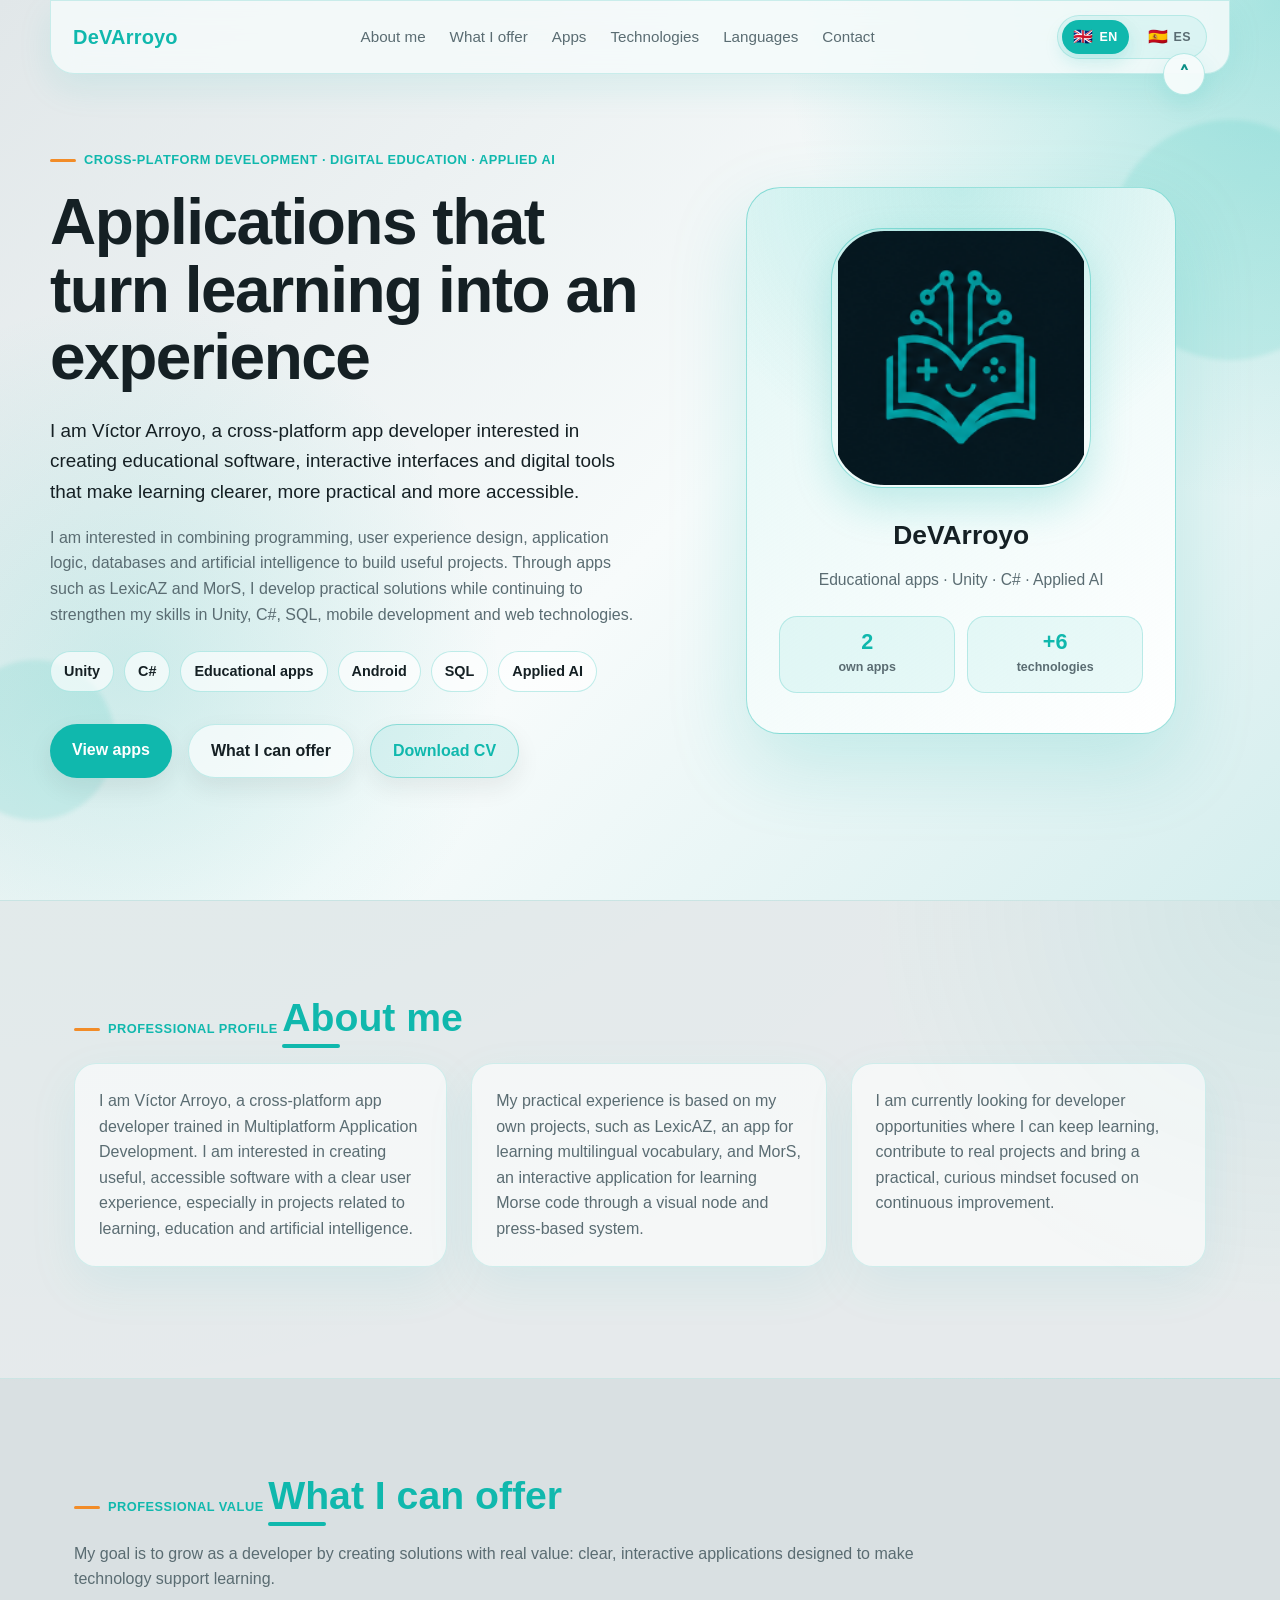
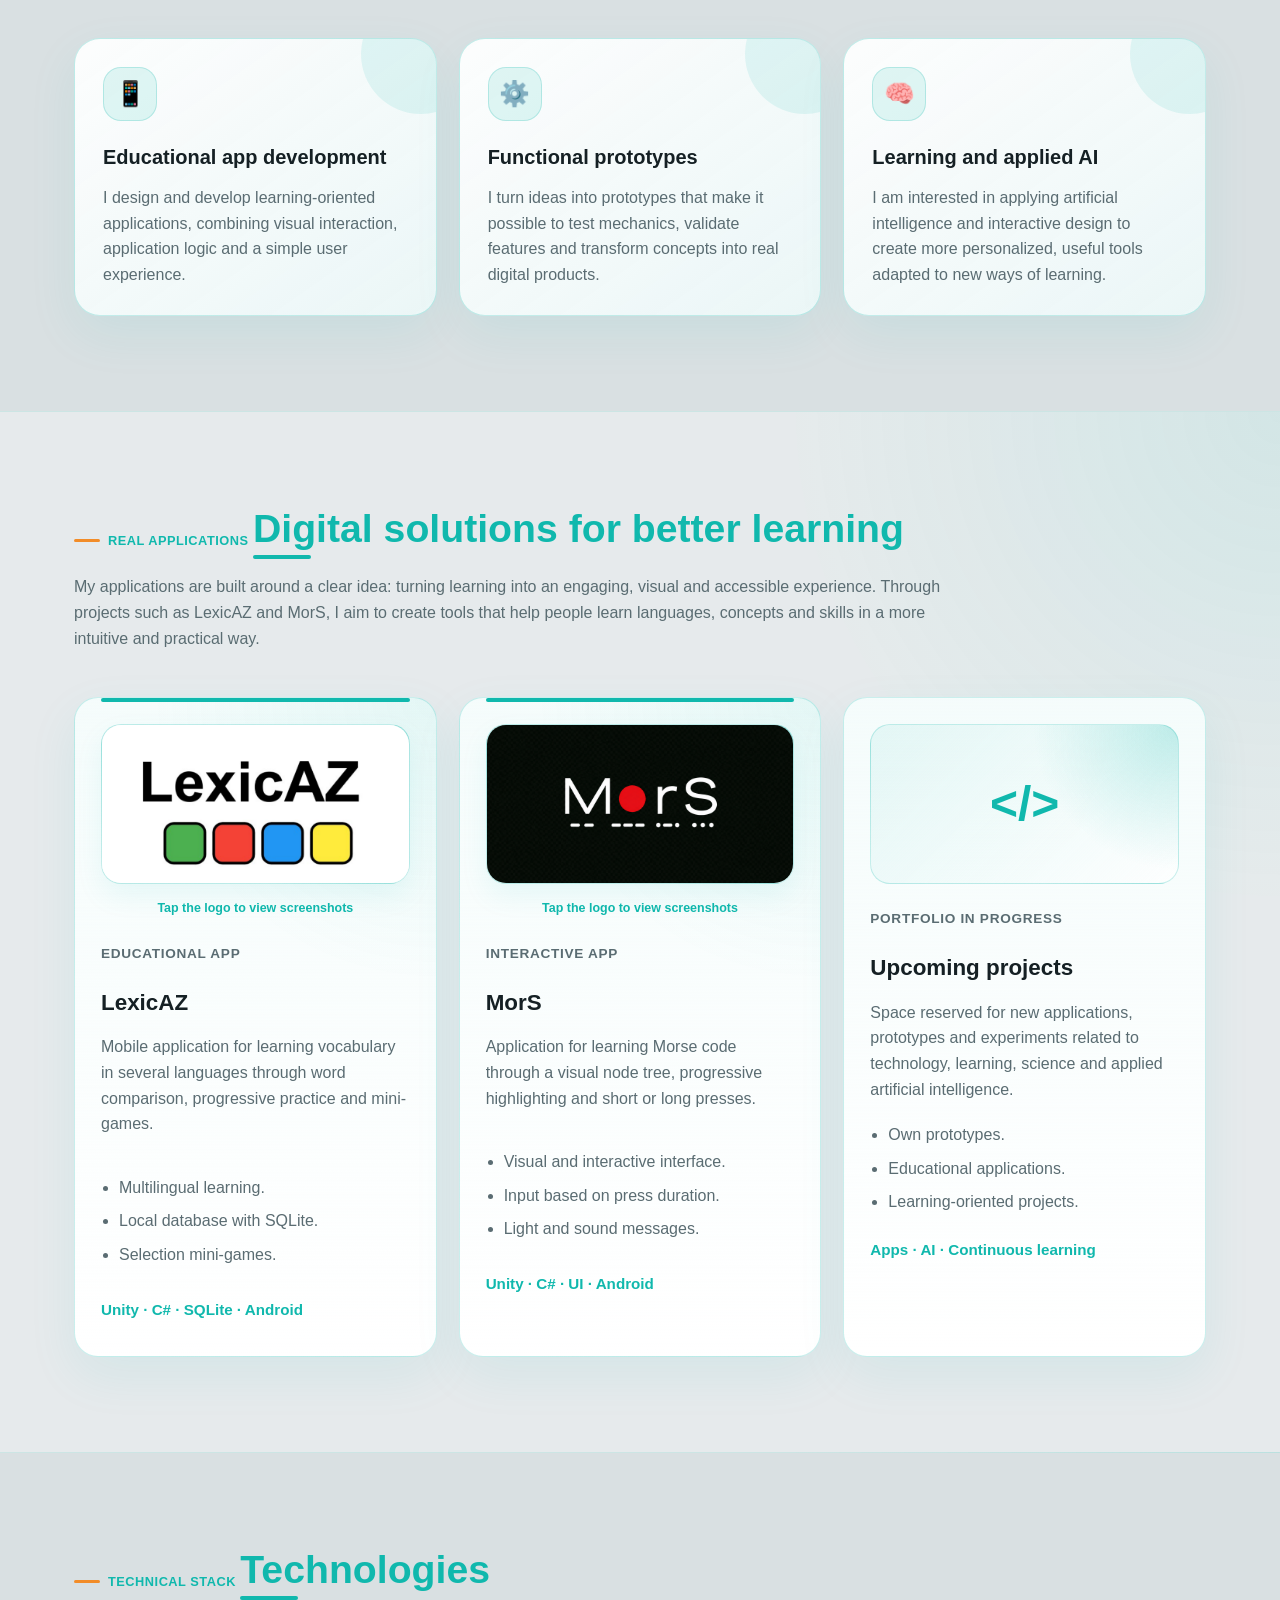
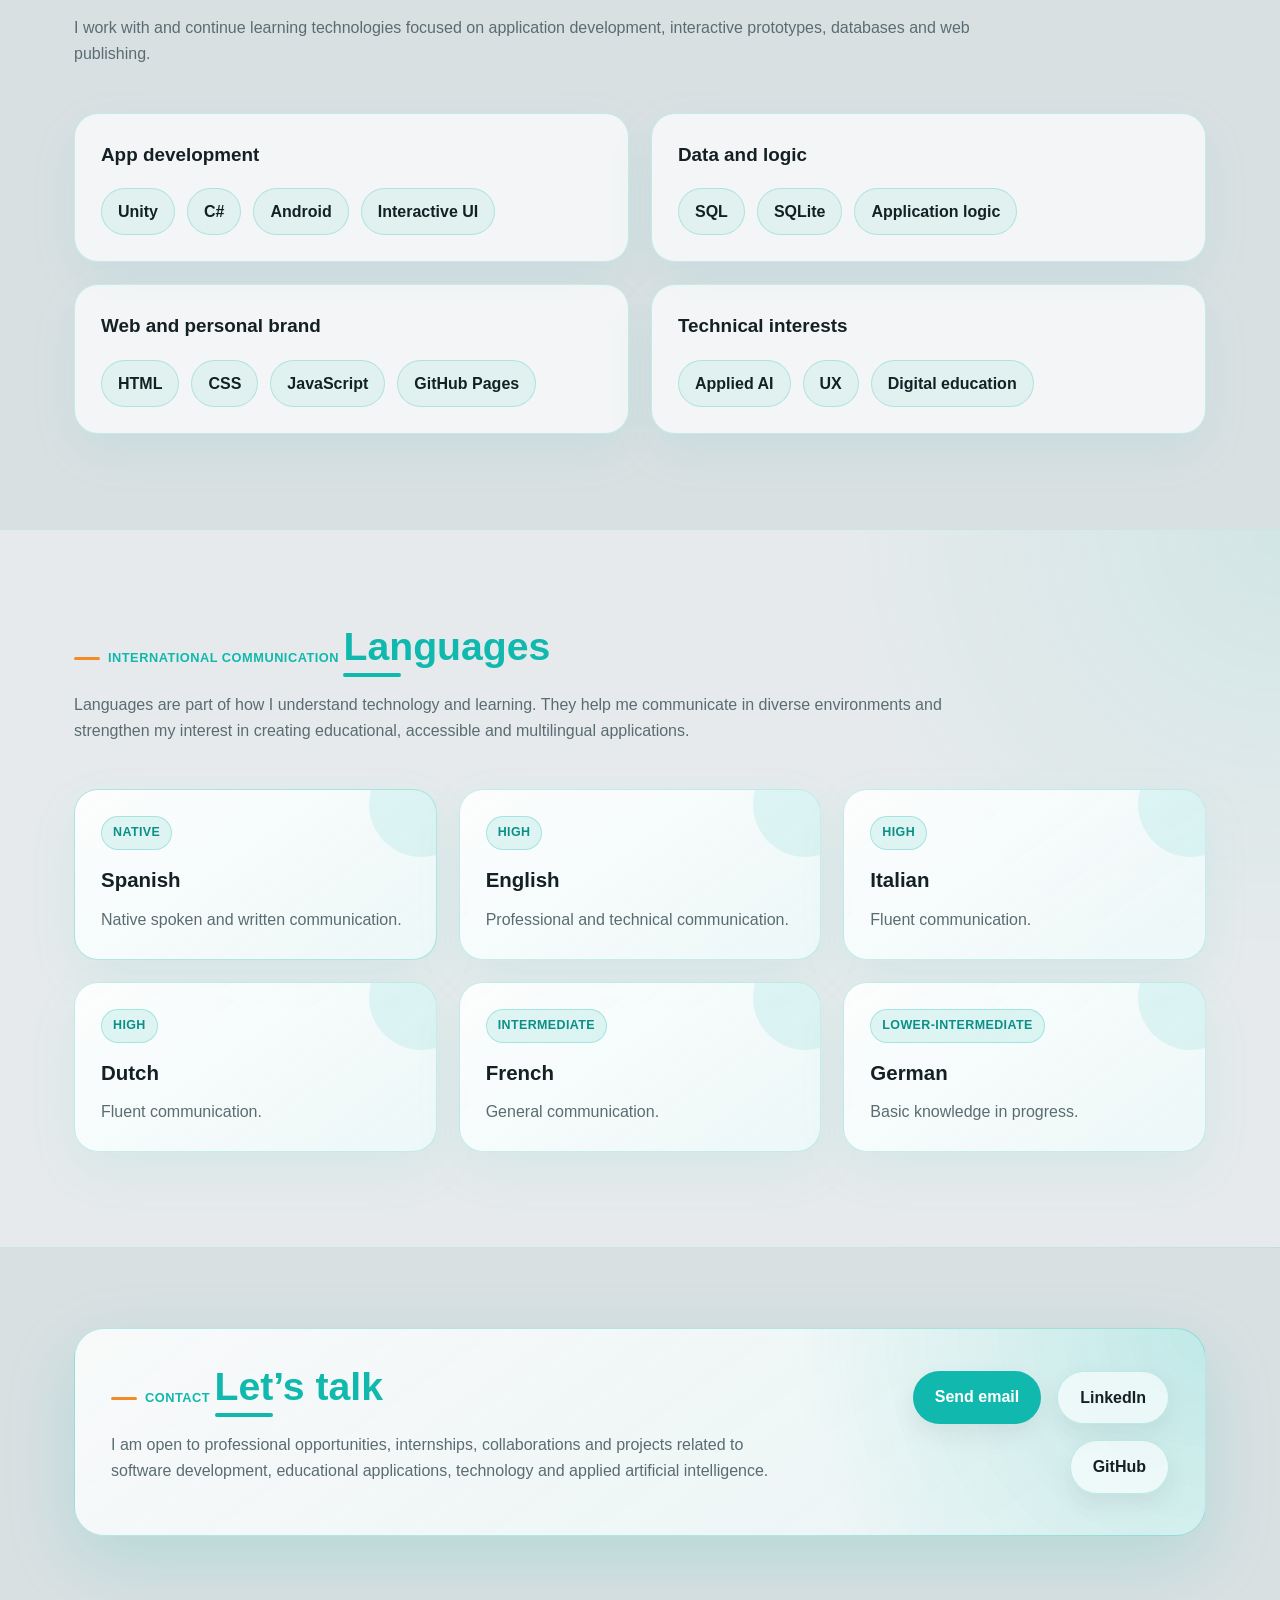
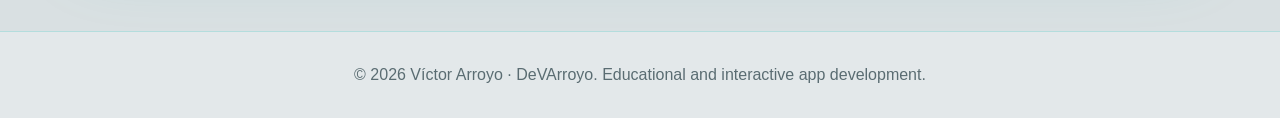
==== index.html @ e470ad56 "Publicar web DeVArroyo bilingüe" ====
<!DOCTYPE html>

<html lang="en">
<head>
<meta charset="utf-8"/>
<meta content="width=device-width, initial-scale=1.0" name="viewport"/>
<meta content="DeVArroyo, Víctor Arroyo professional website. Cross-platform app development, educational software, Unity, C#, SQL, web technologies, languages and applied artificial intelligence." name="description"/>
<title>DeVArroyo | Víctor Arroyo · Educational app development</title>
<link href="styles.css" rel="stylesheet"/>
</head>
<body>
<header class="hero">
<nav aria-label="Main navigation" class="navbar" data-i18n-aria-label="aria.mainNav">
<a aria-label="Go to home" class="logo" data-i18n-aria-label="aria.home" href="#inicio">DeVArroyo</a>
<ul class="nav-links">
<li><a data-i18n="nav.about" href="#sobre-mi">About me</a></li>
<li><a data-i18n="nav.value" href="#aportacion">What I offer</a></li>
<li><a data-i18n="nav.apps" href="#proyectos">Apps</a></li>
<li><a data-i18n="nav.tech" href="#tecnologias">Technologies</a></li>
<li><a data-i18n="nav.languages" href="#idiomas">Languages</a></li>
<li><a data-i18n="nav.contact" href="#contacto">Contact</a></li>
</ul>

<div aria-label="Language selector" class="language-switcher">
<button aria-label="View website in English" class="language-button is-active" data-i18n-aria-label="langButton.enAria" data-i18n-title="langButton.enTitle" data-lang="en" title="English" type="button">
<span aria-hidden="true" class="flag">🇬🇧</span>
<span class="language-code">EN</span>
</button>

<button aria-label="Ver la web en español" class="language-button" data-i18n-aria-label="langButton.esAria" data-i18n-title="langButton.esTitle" data-lang="es" title="Español" type="button">
<span aria-hidden="true" class="flag">🇪🇸</span>
<span class="language-code">ES</span>
</button>
</div>

<button aria-expanded="true" aria-label="Hide navigation menu" class="navbar-toggle" data-i18n-aria-label="aria.hideNav" type="button">
        ˄
      </button>
</nav>

<section class="hero-content" id="inicio">
<div class="hero-text-block">
<p class="tag" data-i18n="hero.tag">Cross-platform development · Digital education · Applied AI</p>

<h1 data-i18n="hero.title">Applications that turn learning into an experience</h1>

<p class="hero-subtitle" data-i18n="hero.subtitle">
I am Víctor Arroyo, a cross-platform app developer interested in creating educational software, interactive interfaces and digital tools that make learning clearer, more practical and more accessible.
</p>

<p class="hero-text" data-i18n="hero.text">
I am interested in combining programming, user experience design, application logic, databases and artificial intelligence to build useful projects. Through apps such as LexicAZ and MorS, I develop practical solutions while continuing to strengthen my skills in Unity, C#, SQL, mobile development and web technologies.
</p>

<div aria-label="Main areas" class="hero-chips" data-i18n-aria-label="aria.mainAreas">
<span>Unity</span>
<span>C#</span>
<span data-i18n="chip.educationalApps">Educational apps</span>
<span>Android</span>
<span>SQL</span>
<span data-i18n="chip.appliedAi">Applied AI</span>
</div>

<div class="hero-buttons">
<a class="btn primary" data-i18n="button.viewApps" href="#proyectos">View apps</a>
<a class="btn secondary" data-i18n="button.value" href="#aportacion">What I can offer</a>
<a class="btn ghost" data-i18n="button.cv" href="assets/cv/cv-victor-arroyo.pdf" rel="noopener noreferrer" target="_blank">Download CV</a>
</div>
</div>

<div class="hero-visual">
<div aria-hidden="true" class="visual-orbit">
<span class="orbit-dot dot-one"></span>
<span class="orbit-dot dot-two"></span>
<span class="orbit-dot dot-three"></span>
</div>

<div class="profile-card">
<div class="logo-image-wrapper">
<img alt="Víctor Arroyo personal logo" class="logo-image" data-i18n-alt="alt.logo" src="assets/img/logo-victor-arroyo.png"/>
</div>

<h2>DeVArroyo</h2>
<p data-i18n="profile.tag">Educational apps · Unity · C# · Applied AI</p>

<div class="profile-stats">
<div>
<strong>2</strong>
<span data-i18n="profile.apps">own apps</span>
</div>

<div>
<strong>+6</strong>
<span data-i18n="profile.tech">technologies</span>
</div>
</div>
</div>
</div>
</section>
</header>

<main>

<section class="section section-soft" id="sobre-mi">
<div class="section-kicker" data-i18n="about.kicker">Professional profile</div>
<h2 data-i18n="nav.about">About me</h2>

<div class="text-grid">
<p data-i18n="about.p1">
I am Víctor Arroyo, a cross-platform app developer trained in Multiplatform Application Development. I am interested in creating useful, accessible software with a clear user experience, especially in projects related to learning, education and artificial intelligence.
</p>

<p data-i18n="about.p2">
My practical experience is based on my own projects, such as LexicAZ, an app for learning multilingual vocabulary, and MorS, an interactive application for learning Morse code through a visual node and press-based system.
</p>

<p data-i18n="about.p3">
I am currently looking for developer opportunities where I can keep learning, contribute to real projects and bring a practical, curious mindset focused on continuous improvement.
</p>
</div>
</section>

<section class="section" id="aportacion">
<div class="section-heading">
<div>
<div class="section-kicker" data-i18n="value.kicker">Professional value</div>
<h2 data-i18n="button.value">What I can offer</h2>
<p data-i18n="value.intro">
My goal is to grow as a developer by creating solutions with real value: clear, interactive applications designed to make technology support learning.
</p>
</div>
</div>

<div class="value-cards">
<article class="value-card">
<div class="value-icon">📱</div>
<h3 data-i18n="value.card1.title">Educational app development</h3>
<p data-i18n="value.card1.text">
I design and develop learning-oriented applications, combining visual interaction, application logic and a simple user experience.
</p>
</article>

<article class="value-card">
<div class="value-icon">⚙️</div>
<h3 data-i18n="value.card2.title">Functional prototypes</h3>
<p data-i18n="value.card2.text">
I turn ideas into prototypes that make it possible to test mechanics, validate features and transform concepts into real digital products.
</p>
</article>

<article class="value-card">
<div class="value-icon">🧠</div>
<h3 data-i18n="value.card3.title">Learning and applied AI</h3>
<p data-i18n="value.card3.text">
I am interested in applying artificial intelligence and interactive design to create more personalized, useful tools adapted to new ways of learning.
</p>
</article>
</div>
</section>

<section class="section section-soft" id="proyectos">
<div class="section-heading">
<div>
<div class="section-kicker" data-i18n="projects.kicker">Real applications</div>
<h2 data-i18n="projects.title">Digital solutions for better learning</h2>
<p data-i18n="projects.intro">
My applications are built around a clear idea: turning learning into an engaging, visual and accessible experience. Through projects such as LexicAZ and MorS, I aim to create tools that help people learn languages, concepts and skills in a more intuitive and practical way.
</p>
</div>
</div>

<div class="cards">

<article class="card project-card flip-card" data-project="lexicaz">
<div class="flip-card-inner">

<div class="flip-card-face flip-card-front">
<div class="project-logo-area">
<button aria-label="View LexicAZ screenshots" class="project-logo-button" data-i18n-aria-label="aria.lexicazShots" type="button">
<img alt="LexicAZ logo or preview" data-i18n-alt="alt.lexicazLogo" src="assets/img/lexicaz-preview.png"/>
</button>

<p class="project-logo-hint" data-i18n="project.logoHint">Tap the logo to view screenshots</p>
</div>

<p class="project-label" data-i18n="lexicaz.label">Educational app</p>

<h3>LexicAZ</h3>

<p data-i18n="lexicaz.description">
Mobile application for learning vocabulary in several languages through word comparison, progressive practice and mini-games.
</p>

<ul>
<li data-i18n="lexicaz.li1">Multilingual learning.</li>
<li data-i18n="lexicaz.li2">Local database with SQLite.</li>
<li data-i18n="lexicaz.li3">Selection mini-games.</li>
</ul>

<span class="tech-summary">Unity · C# · SQLite · Android</span>
</div>

<div aria-live="polite" class="flip-card-face flip-card-back">
<div aria-label="View next LexicAZ screenshot" class="screenshot-frame" data-i18n-aria-label="aria.nextLexicaz" data-i18n-data-screenshot-hint="screenshot.hint" data-screenshot-hint="Tap the screenshot to continue" role="button" tabindex="0">
<img alt="LexicAZ screenshot" class="project-screenshot" data-i18n-alt="alt.lexicazShot" src="assets/img/lexicaz/inicio-lexicaz.png"/>
</div>

<p class="screenshot-counter">1 / 7</p>
<h3>LexicAZ</h3>
<p class="screenshot-caption" data-i18n="lexicaz.caption1">LexicAZ home screen</p>

<div class="flip-actions">
<button class="project-link light-card-button back-to-info" data-i18n="project.back" type="button">Back to information</button>
</div>
</div>

</div>
</article>

<article class="card project-card flip-card" data-project="mors">
<div class="flip-card-inner">

<div class="flip-card-face flip-card-front">
<div class="project-logo-area">
<button aria-label="View MorS screenshots" class="project-logo-button" data-i18n-aria-label="aria.morsShots" type="button">
<img alt="MorS logo or preview" data-i18n-alt="alt.morsLogo" src="assets/img/mors-preview.png"/>
</button>

<p class="project-logo-hint" data-i18n="project.logoHint">Tap the logo to view screenshots</p>
</div>

<p class="project-label" data-i18n="mors.label">Interactive app</p>

<h3>MorS</h3>

<p data-i18n="mors.description">
Application for learning Morse code through a visual node tree, progressive highlighting and short or long presses.
</p>

<ul>
<li data-i18n="mors.li1">Visual and interactive interface.</li>
<li data-i18n="mors.li2">Input based on press duration.</li>
<li data-i18n="mors.li3">Light and sound messages.</li>
</ul>

<span class="tech-summary">Unity · C# · UI · Android</span>
</div>

<div aria-live="polite" class="flip-card-face flip-card-back">
<div aria-label="View next MorS screenshot" class="screenshot-frame" data-i18n-aria-label="aria.nextMors" data-i18n-data-screenshot-hint="screenshot.hint" data-screenshot-hint="Tap the screenshot to continue" role="button" tabindex="0">
<img alt="MorS screenshot" class="project-screenshot" data-i18n-alt="alt.morsShot" src="assets/img/mors/inicio-mors.png"/>
</div>

<p class="screenshot-counter">1 / 5</p>
<h3>MorS</h3>
<p class="screenshot-caption" data-i18n="mors.caption1">MorS main screen</p>

<div class="flip-actions">
<button class="project-link light-card-button back-to-info" data-i18n="project.back" type="button">Back to information</button>
</div>
</div>

</div>
</article>

<article class="card project-card future-card">
<div class="project-placeholder">
<span>&lt;/&gt;</span>
</div>

<p class="project-label" data-i18n="future.label">Portfolio in progress</p>

<h3 data-i18n="future.title">Upcoming projects</h3>

<p data-i18n="future.description">
Space reserved for new applications, prototypes and experiments related to technology, learning, science and applied artificial intelligence.
</p>

<ul>
<li data-i18n="future.li1">Own prototypes.</li>
<li data-i18n="future.li2">Educational applications.</li>
<li data-i18n="future.li3">Learning-oriented projects.</li>
</ul>

<span class="tech-summary" data-i18n="future.tech">Apps · AI · Continuous learning</span>
</article>

</div>
</section>

<section class="section" id="tecnologias">
<div class="section-heading">
<div>
<div class="section-kicker" data-i18n="tech.kicker">Technical stack</div>
<h2 data-i18n="nav.tech">Technologies</h2>
<p data-i18n="tech.intro">
I work with and continue learning technologies focused on application development, interactive prototypes, databases and web publishing.
</p>
</div>
</div>

<div class="tech-groups">
<article class="tech-group">
<h3 data-i18n="tech.group1">App development</h3>
<div class="tech-list">
<span>Unity</span>
<span>C#</span>
<span>Android</span>
<span data-i18n="tech.ui">Interactive UI</span>
</div>
</article>

<article class="tech-group">
<h3 data-i18n="tech.group2">Data and logic</h3>
<div class="tech-list">
<span>SQL</span>
<span>SQLite</span>
<span data-i18n="tech.logic">Application logic</span>
</div>
</article>

<article class="tech-group">
<h3 data-i18n="tech.group3">Web and personal brand</h3>
<div class="tech-list">
<span>HTML</span>
<span>CSS</span>
<span>JavaScript</span>
<span>GitHub Pages</span>
</div>
</article>

<article class="tech-group">
<h3 data-i18n="tech.group4">Technical interests</h3>
<div class="tech-list">
<span data-i18n="chip.appliedAi">Applied AI</span>
<span data-i18n="tech.ux">UX</span>
<span data-i18n="tech.digitalEducation">Digital education</span>
</div>
</article>
</div>
</section>

<section class="section section-soft" id="idiomas">
<div class="section-heading">
<div>
<div class="section-kicker" data-i18n="languages.kicker">International communication</div>
<h2 data-i18n="nav.languages">Languages</h2>
<p data-i18n="languages.intro">
Languages are part of how I understand technology and learning. They help me communicate in diverse environments and strengthen my interest in creating educational, accessible and multilingual applications.
</p>
</div>
</div>

<div class="language-cards">
<article class="language-card main-language">
<span class="language-level" data-i18n="level.native">Native</span>
<h3 data-i18n="lang.spanish">Spanish</h3>
<p data-i18n="lang.spanish.desc">Native spoken and written communication.</p>
</article>

<article class="language-card">
<span class="language-level" data-i18n="level.high">High</span>
<h3 data-i18n="lang.english">English</h3>
<p data-i18n="lang.english.desc">Professional and technical communication.</p>
</article>

<article class="language-card">
<span class="language-level" data-i18n="level.high">High</span>
<h3 data-i18n="lang.italian">Italian</h3>
<p data-i18n="lang.fluent.desc">Fluent communication.</p>
</article>

<article class="language-card">
<span class="language-level" data-i18n="level.high">High</span>
<h3 data-i18n="lang.dutch">Dutch</h3>
<p data-i18n="lang.fluent.desc">Fluent communication.</p>
</article>

<article class="language-card">
<span class="language-level" data-i18n="level.medium">Intermediate</span>
<h3 data-i18n="lang.french">French</h3>
<p data-i18n="lang.general.desc">General communication.</p>
</article>

<article class="language-card">
<span class="language-level" data-i18n="level.lowMedium">Lower-intermediate</span>
<h3 data-i18n="lang.german">German</h3>
<p data-i18n="lang.german.desc">Basic knowledge in progress.</p>
</article>
</div>
</section>

<section class="section contact section-cta" id="contacto">
<div class="cta-box">
<div>
<div class="section-kicker" data-i18n="nav.contact">Contact</div>
<h2 data-i18n="contact.title">Let’s talk</h2>

<p data-i18n="contact.text">
I am open to professional opportunities, internships, collaborations and projects related to software development, educational applications, technology and applied artificial intelligence.
</p>
</div>

<div class="contact-links">
<a class="btn primary" data-i18n="contact.email" data-i18n-href="contact.emailHref" href="mailto:arroyoiba@gmail.com?subject=Contact%20from%20DeVArroyo">Send email</a>

<a class="btn secondary" href="https://www.linkedin.com/in/victor-arez-dev" rel="noopener noreferrer" target="_blank">
            LinkedIn
          </a>

<a class="btn secondary" href="https://github.com/vitoarez" rel="noopener noreferrer" target="_blank">
            GitHub
          </a>
</div>
</div>
</section>

</main>

<footer>
<p data-i18n="footer.text">© 2026 Víctor Arroyo · DeVArroyo. Educational and interactive app development.</p>
</footer>

<script src="script.js"></script>
</body>
</html>
---- styles.css ----
:root {
  --color-bg: #d9e0e2;
  --color-bg-light: #eef5f5;
  --color-bg-soft: #f5fbfb;
  --color-card: #ffffff;
  --color-primary: #10b8ad;
  --color-primary-dark: #0d8f87;
  --color-primary-soft: rgba(16, 184, 173, 0.12);
  --color-primary-medium: rgba(16, 184, 173, 0.28);
  --color-accent-orange: #f28c28;
  --color-text: #152024;
  --color-muted: #5a6c72;
  --color-border: rgba(16, 184, 173, 0.22);
  --shadow-soft: 0 18px 50px rgba(16, 184, 173, 0.08);
  --shadow-strong: 0 24px 70px rgba(16, 184, 173, 0.18);
  --radius-lg: 28px;
  --radius-md: 20px;
}

* {
  margin: 0;
  padding: 0;
  box-sizing: border-box;
}

html {
  scroll-behavior: smooth;
  scroll-padding-top: 105px;
}

body {
  font-family: Arial, Helvetica, sans-serif;
  background:
    radial-gradient(circle at top left, rgba(16, 184, 173, 0.08), transparent 28%),
    var(--color-bg);
  color: var(--color-text);
  line-height: 1.6;
}

body::before {
  content: "";
  position: fixed;
  inset: 0;
  pointer-events: none;
  background-image:
    linear-gradient(rgba(16, 184, 173, 0.05) 1px, transparent 1px),
    linear-gradient(90deg, rgba(16, 184, 173, 0.05) 1px, transparent 1px);
  background-size: 42px 42px;
  mask-image: linear-gradient(to bottom, rgba(0, 0, 0, 0.45), transparent 70%);
  z-index: -1;
}

img {
  max-width: 100%;
}

a {
  color: inherit;
  text-decoration: none;
}

button,
a {
  -webkit-tap-highlight-color: transparent;
}

button {
  font-family: inherit;
}

/* HERO */

.hero {
  min-height: 100vh;
  padding: 24px;
  position: relative;
  overflow: hidden;
  background:
    radial-gradient(circle at top right, rgba(16, 184, 173, 0.34), transparent 32%),
    radial-gradient(circle at 10% 75%, rgba(16, 184, 173, 0.16), transparent 28%),
    linear-gradient(135deg, #e1e7e9 0%, #f7fbfb 55%, #d5eeee 100%);
}

.hero::before,
.hero::after {
  content: "";
  position: absolute;
  border-radius: 50%;
  background: rgba(16, 184, 173, 0.12);
  filter: blur(2px);
  pointer-events: none;
}

.hero::before {
  width: 240px;
  height: 240px;
  right: -70px;
  top: 120px;
}

.hero::after {
  width: 160px;
  height: 160px;
  left: -45px;
  bottom: 80px;
}

/* NAVBAR FIJA Y PLEGABLE */

.navbar {
  position: fixed;
  top: 0;
  left: 50%;
  transform: translate(-50%, 0);
  z-index: 1000;

  width: calc(100% - 48px);
  max-width: 1180px;

  margin: 0 auto;
  padding: 14px 22px;

  display: flex;
  justify-content: space-between;
  align-items: center;
  gap: 24px;

  background: rgba(245, 251, 251, 0.86);
  border: 1px solid rgba(16, 184, 173, 0.18);
  border-radius: 0 0 24px 24px;
  box-shadow: 0 14px 34px rgba(16, 184, 173, 0.1);
  backdrop-filter: blur(14px);

  transition: transform 0.28s ease, box-shadow 0.28s ease;
}

.navbar.navbar-hidden {
  transform: translate(-50%, calc(-100% + 20px));
  box-shadow: 0 8px 18px rgba(16, 184, 173, 0.08);
}

.navbar.navbar-hidden .logo,
.navbar.navbar-hidden .nav-links,
.navbar.navbar-hidden .language-switcher {
  opacity: 0;
  pointer-events: none;
}

.logo {
  font-weight: 900;
  font-size: 1.25rem;
  color: var(--color-primary);
  letter-spacing: 0.2px;
  transition: opacity 0.2s ease;
}

.nav-links {
  display: flex;
  gap: 24px;
  list-style: none;
  color: var(--color-muted);
  font-size: 0.95rem;
  transition: opacity 0.2s ease;
}

.nav-links a {
  position: relative;
}

.nav-links a:hover {
  color: var(--color-primary);
}

.nav-links a::after {
  content: "";
  position: absolute;
  left: 0;
  bottom: -6px;
  width: 0;
  height: 2px;
  background: var(--color-primary);
  transition: width 0.25s ease;
}

.nav-links a:hover::after {
  width: 100%;
}

/* SELECTOR DE IDIOMA */

.language-switcher {
  display: flex;
  align-items: center;
  gap: 8px;
  padding: 4px;
  border-radius: 999px;
  background: rgba(16, 184, 173, 0.08);
  border: 1px solid rgba(16, 184, 173, 0.18);
  transition: opacity 0.2s ease;
}

.language-button {
  display: inline-flex;
  align-items: center;
  gap: 6px;
  min-height: 34px;
  padding: 6px 10px;
  border: 1px solid transparent;
  border-radius: 999px;
  background: transparent;
  color: var(--color-muted);
  font-size: 0.78rem;
  font-weight: 900;
  cursor: pointer;
  transition: 0.2s ease;
}

.language-button:hover {
  color: var(--color-primary);
  background: rgba(255, 255, 255, 0.68);
}

.language-button.is-active {
  color: #ffffff;
  background: var(--color-primary);
  box-shadow: 0 8px 18px rgba(16, 184, 173, 0.18);
}

.language-button:focus-visible {
  outline: 3px solid rgba(16, 184, 173, 0.42);
  outline-offset: 3px;
}

.flag {
  font-size: 1rem;
  line-height: 1;
}

.language-code {
  letter-spacing: 0.4px;
}

.navbar-toggle {
  position: absolute;
  right: 24px;
  bottom: -22px;

  width: 42px;
  height: 42px;

  display: grid;
  place-items: center;

  border: 1px solid rgba(16, 184, 173, 0.28);
  border-radius: 50%;

  background: rgba(245, 251, 251, 0.96);
  color: var(--color-primary-dark);

  font-size: 1.25rem;
  line-height: 1;
  font-weight: 900;
  cursor: pointer;

  box-shadow: 0 10px 24px rgba(16, 184, 173, 0.12);
  transition: 0.2s ease;
}

.navbar-toggle:hover {
  background: rgba(16, 184, 173, 0.12);
  transform: translateY(-1px);
}

.navbar-toggle:focus-visible {
  outline: 3px solid rgba(16, 184, 173, 0.42);
  outline-offset: 4px;
}

.hero-content {
  position: relative;
  z-index: 2;
  max-width: 1180px;
  margin: 0 auto;
  padding-top: 120px;
  display: grid;
  grid-template-columns: 1.05fr 0.95fr;
  gap: 48px;
  align-items: center;
}

.hero-text-block {
  max-width: 790px;
}

.tag,
.section-kicker {
  display: inline-flex;
  align-items: center;
  gap: 8px;
  margin-bottom: 18px;
  color: var(--color-primary);
  font-weight: 800;
  letter-spacing: 0.5px;
  text-transform: uppercase;
  font-size: 0.8rem;
}

.tag::before,
.section-kicker::before {
  content: "";
  width: 26px;
  height: 3px;
  border-radius: 999px;
  background: var(--color-accent-orange);
}

h1 {
  max-width: 780px;
  font-size: clamp(2.5rem, 5vw, 4.4rem);
  line-height: 1.06;
  margin-bottom: 24px;
  letter-spacing: -1.5px;
}

.hero-subtitle {
  max-width: 720px;
  color: var(--color-text);
  font-size: 1.18rem;
  margin-bottom: 18px;
}

.hero-text {
  max-width: 720px;
  color: var(--color-muted);
  font-size: 1rem;
  margin-bottom: 24px;
}

.hero-chips {
  display: flex;
  flex-wrap: wrap;
  gap: 10px;
  margin-bottom: 32px;
}

.hero-chips span {
  padding: 8px 13px;
  border-radius: 999px;
  background: rgba(255, 255, 255, 0.66);
  border: 1px solid rgba(16, 184, 173, 0.26);
  color: var(--color-text);
  font-size: 0.9rem;
  font-weight: 700;
}

.hero-buttons,
.contact-links {
  display: flex;
  gap: 16px;
  flex-wrap: wrap;
}

/* BOTONES */

.btn {
  display: inline-block;
  position: relative;
  overflow: hidden;
  padding: 13px 22px;
  border-radius: 999px;
  font-weight: 800;
  transition: 0.2s ease;
  box-shadow: 0 10px 24px rgba(20, 32, 36, 0.08);
}

.btn.primary {
  background: var(--color-primary);
  color: #ffffff;
}

.btn.primary:hover {
  background: var(--color-primary-dark);
  transform: translateY(-2px);
}

.btn.secondary {
  border: 1px solid var(--color-border);
  color: var(--color-text);
  background: rgba(255, 255, 255, 0.62);
}

.btn.secondary:hover {
  border-color: var(--color-primary);
  color: var(--color-primary);
  transform: translateY(-2px);
}

.btn.ghost {
  color: var(--color-primary);
  background: rgba(16, 184, 173, 0.1);
  border: 1px solid rgba(16, 184, 173, 0.38);
}

.btn.ghost:hover {
  background: rgba(16, 184, 173, 0.18);
  transform: translateY(-2px);
}

.btn:hover {
  box-shadow: 0 16px 34px rgba(16, 184, 173, 0.16);
}

.btn::after,
.project-link::after {
  content: "";
  position: absolute;
  top: 0;
  left: -120%;
  width: 80%;
  height: 100%;
  background: linear-gradient(
    120deg,
    transparent,
    rgba(255, 255, 255, 0.38),
    transparent
  );
  transform: skewX(-20deg);
  transition: 0.45s ease;
}

.btn:hover::after,
.project-link:hover::after {
  left: 130%;
}

/* HERO VISUAL */

.hero-visual {
  position: relative;
  display: flex;
  justify-content: center;
  align-items: center;
  min-height: 430px;
}

.visual-orbit {
  position: absolute;
  width: 360px;
  height: 360px;
  border: 1px solid rgba(16, 184, 173, 0.28);
  border-radius: 50%;
  top: 18px;
}

.visual-orbit::before {
  content: "";
  position: absolute;
  inset: 50px;
  border: 1px dashed rgba(16, 184, 173, 0.24);
  border-radius: 50%;
}

.orbit-dot {
  position: absolute;
  width: 13px;
  height: 13px;
  border-radius: 50%;
  background: var(--color-primary);
  box-shadow: 0 0 0 8px rgba(16, 184, 173, 0.12);
}

.dot-one {
  top: 20px;
  left: 80px;
}

.dot-two {
  right: 16px;
  top: 145px;
}

.dot-three {
  bottom: 35px;
  left: 62px;
}

.profile-card {
  position: relative;
  z-index: 2;
  width: 100%;
  max-width: 430px;
  align-self: center;
  padding: 40px 32px;
  border-radius: 34px;
  background:
    radial-gradient(circle at top, rgba(16, 184, 173, 0.18), transparent 48%),
    linear-gradient(145deg, rgba(16, 184, 173, 0.12), rgba(255, 255, 255, 0.94)),
    var(--color-card);
  border: 1px solid rgba(16, 184, 173, 0.42);
  box-shadow: 0 30px 80px rgba(16, 184, 173, 0.18);
  text-align: center;
}

.logo-image-wrapper {
  width: 260px;
  height: 260px;
  margin: 0 auto 26px;
  border-radius: 52px;
  display: block;
  background:
    radial-gradient(circle at top, rgba(16, 184, 173, 0.22), transparent 55%),
    rgba(255, 255, 255, 0.08);
  border: 1px solid rgba(16, 184, 173, 0.42);
  box-shadow: 0 18px 40px rgba(16, 184, 173, 0.22);
  overflow: hidden;
}

.logo-image {
  width: 100%;
  height: 100%;
  object-fit: contain;
  padding: 2px;
  border-radius: 52px;
  display: block;
}

.profile-card h2 {
  font-size: 1.65rem;
  margin-bottom: 10px;
}

.profile-card p {
  color: var(--color-muted);
  font-size: 0.98rem;
}

.profile-stats {
  display: grid;
  grid-template-columns: repeat(2, 1fr);
  gap: 12px;
  margin-top: 24px;
}

.profile-stats div {
  padding: 14px 10px;
  border-radius: 18px;
  background: rgba(16, 184, 173, 0.08);
  border: 1px solid rgba(16, 184, 173, 0.22);
}

.profile-stats strong {
  display: block;
  color: var(--color-primary);
  font-size: 1.35rem;
  line-height: 1;
}

.profile-stats span {
  display: block;
  margin-top: 6px;
  color: var(--color-muted);
  font-size: 0.78rem;
  font-weight: 700;
}

/* SECCIONES */

.section {
  max-width: 1180px;
  margin: 0 auto;
  padding: 95px 24px;
  position: relative;
}

.section-soft {
  max-width: none;
  padding-left: max(24px, calc((100% - 1180px) / 2 + 24px));
  padding-right: max(24px, calc((100% - 1180px) / 2 + 24px));
  background:
    radial-gradient(circle at top right, rgba(16, 184, 173, 0.09), transparent 30%),
    rgba(255, 255, 255, 0.34);
  border-top: 1px solid rgba(16, 184, 173, 0.12);
  border-bottom: 1px solid rgba(16, 184, 173, 0.12);
}

.section-heading {
  display: flex;
  justify-content: space-between;
  gap: 24px;
  align-items: flex-end;
  margin-bottom: 30px;
}

.section h2 {
  position: relative;
  display: inline-block;
  font-size: clamp(1.9rem, 3.5vw, 2.45rem);
  line-height: 1.1;
  margin-bottom: 24px;
  color: var(--color-primary);
}

.section h2::after {
  content: "";
  position: absolute;
  left: 0;
  bottom: -9px;
  width: 58px;
  height: 4px;
  border-radius: 999px;
  background: var(--color-primary);
}

.section p {
  max-width: 900px;
  color: var(--color-muted);
  margin-bottom: 16px;
}

.text-grid {
  display: grid;
  grid-template-columns: 1.05fr 1fr 1fr;
  gap: 24px;
}

.text-grid p {
  padding: 24px;
  border-radius: 22px;
  background: rgba(255, 255, 255, 0.58);
  border: 1px solid rgba(16, 184, 173, 0.16);
  box-shadow: var(--shadow-soft);
}

/* QUÉ APORTO */

.value-cards {
  display: grid;
  grid-template-columns: repeat(3, 1fr);
  gap: 22px;
  margin-top: 28px;
}

.value-card {
  position: relative;
  overflow: hidden;
  padding: 28px;
  border-radius: 26px;
  background:
    linear-gradient(145deg, rgba(255, 255, 255, 0.92), rgba(238, 250, 250, 0.86));
  border: 1px solid rgba(16, 184, 173, 0.24);
  box-shadow: var(--shadow-soft);
  transition: 0.25s ease;
}

.value-card::after {
  content: "";
  position: absolute;
  right: -45px;
  top: -45px;
  width: 120px;
  height: 120px;
  border-radius: 50%;
  background: rgba(16, 184, 173, 0.1);
}

.value-card:hover {
  transform: translateY(-7px);
  box-shadow: var(--shadow-strong);
  border-color: rgba(16, 184, 173, 0.44);
}

.value-icon {
  width: 54px;
  height: 54px;
  margin-bottom: 20px;
  display: grid;
  place-items: center;
  border-radius: 18px;
  background: rgba(16, 184, 173, 0.12);
  border: 1px solid rgba(16, 184, 173, 0.22);
  font-size: 1.55rem;
}

.value-card h3 {
  margin-bottom: 12px;
  font-size: 1.25rem;
}

.value-card p {
  margin-bottom: 0;
}

/* PROYECTOS */

.cards {
  display: grid;
  grid-template-columns: repeat(3, minmax(0, 1fr));
  gap: 22px;
  margin-top: 30px;
  align-items: stretch;
}

.card {
  background:
    linear-gradient(180deg, rgba(16, 184, 173, 0.045), rgba(255, 255, 255, 0.94)),
    var(--color-card);
  border: 1px solid var(--color-border);
  border-radius: 24px;
  padding: 26px;
  min-height: 260px;
  transition: 0.2s ease;
  box-shadow: var(--shadow-soft);
}

.card:hover {
  transform: translateY(-8px);
  border-color: var(--color-primary);
  box-shadow: var(--shadow-strong);
}

.card h3 {
  font-size: 1.4rem;
  margin-bottom: 14px;
  color: var(--color-text);
}

.card p {
  color: var(--color-muted);
  margin-bottom: 20px;
}

.tech-summary,
.card > span {
  color: var(--color-primary);
  font-size: 0.95rem;
  font-weight: 800;
}

.project-card {
  position: relative;
  overflow: hidden;
}

.project-label {
  color: var(--color-primary);
  font-size: 0.85rem;
  font-weight: 800;
  text-transform: uppercase;
  letter-spacing: 0.7px;
  margin-bottom: 10px;
}

.project-card ul {
  margin: 18px 0 22px;
  padding-left: 18px;
  color: var(--color-muted);
}

.project-card li {
  margin-bottom: 8px;
}

.project-placeholder {
  width: 100%;
  height: 160px;
  margin-bottom: 24px;
  border-radius: 20px;
  background:
    radial-gradient(circle at top right, rgba(16, 184, 173, 0.24), transparent 42%),
    linear-gradient(135deg, rgba(16, 184, 173, 0.08), rgba(255, 255, 255, 0.7));
  border: 1px solid rgba(16, 184, 173, 0.22);
  overflow: hidden;
  display: grid;
  place-items: center;
}

.project-placeholder span {
  color: var(--color-primary);
  font-size: 3rem;
  font-weight: 900;
}

/* TARJETAS FLIP */

.flip-card {
  padding: 0;
  min-height: 660px;
  perspective: 1400px;
  background: transparent;
  border: none;
  box-shadow: none;
  overflow: visible;
  width: 100%;
  max-width: 100%;
}

.flip-card:hover {
  transform: none;
  border-color: transparent;
  box-shadow: none;
}

.flip-card-inner {
  position: relative;
  width: 100%;
  min-height: 660px;
  height: 100%;
  transform-style: preserve-3d;
  transition: transform 0.72s cubic-bezier(0.2, 0.65, 0.25, 1);
}

.flip-card.is-flipped .flip-card-inner {
  transform: rotateY(180deg);
}

.flip-card-face {
  position: absolute;
  inset: 0;
  width: 100%;
  min-width: 100%;
  display: flex;
  flex-direction: column;
  padding: 26px;
  border-radius: 24px;
  background:
    radial-gradient(circle at top right, rgba(16, 184, 173, 0.08), transparent 38%),
    linear-gradient(180deg, rgba(16, 184, 173, 0.045), rgba(255, 255, 255, 0.96)),
    var(--color-card);
  border: 1px solid var(--color-border);
  box-shadow: var(--shadow-soft);
  backface-visibility: hidden;
  -webkit-backface-visibility: hidden;
  overflow: hidden;
}

.flip-card-face::before {
  content: "";
  position: absolute;
  top: 0;
  left: 26px;
  right: 26px;
  height: 4px;
  background: var(--color-primary);
  border-radius: 999px;
}

.flip-card-back {
  transform: rotateY(180deg);
  align-items: center;
  text-align: center;
}

.project-logo-area {
  margin-bottom: 24px;
}

.project-logo-button {
  position: relative;
  width: 100%;
  height: 160px;
  border: 1px solid rgba(16, 184, 173, 0.22);
  border-radius: 20px;
  background:
    radial-gradient(circle at top right, rgba(16, 184, 173, 0.24), transparent 42%),
    linear-gradient(135deg, rgba(16, 184, 173, 0.08), rgba(255, 255, 255, 0.5));
  overflow: hidden;
  cursor: pointer;
  box-shadow: 0 12px 28px rgba(16, 184, 173, 0.08);
}

.project-logo-button img {
  width: 100%;
  height: 100%;
  object-fit: cover;
  display: block;
  transition: transform 0.4s ease, filter 0.4s ease;
}

.project-logo-hint {
  margin: 8px 0 0 !important;
  color: var(--color-primary) !important;
  font-size: 0.78rem;
  font-weight: 800;
  text-align: center;
}

.project-logo-button:hover img,
.project-logo-button:focus-visible img {
  transform: scale(1.06);
  filter: brightness(1.04);
}

.project-logo-button:focus-visible,
.project-link:focus-visible,
.btn:focus-visible,
.nav-links a:focus-visible,
.logo:focus-visible,
.screenshot-frame:focus-visible,
.navbar-toggle:focus-visible {
  outline: 3px solid rgba(16, 184, 173, 0.42);
  outline-offset: 4px;
}

.screenshot-frame {
  width: min(100%, 235px);
  margin: 0 auto 14px;
  padding: 9px;
  border-radius: 30px;
  background: #111;
  border: 2px solid rgba(255, 255, 255, 0.85);
  box-shadow: 0 18px 46px rgba(20, 32, 36, 0.22);
  cursor: pointer;
}

.screenshot-frame::after {
  content: attr(data-screenshot-hint);
  display: block;
  margin-top: 10px;
  color: var(--color-primary);
  font-size: 0.72rem;
  font-weight: 800;
  text-align: center;
}

.project-screenshot {
  width: 100%;
  aspect-ratio: 9 / 16;
  object-fit: cover;
  display: block;
  border-radius: 22px;
  background: #eef6f6;
}

.screenshot-counter {
  margin-bottom: 6px;
  color: var(--color-primary) !important;
  font-size: 0.86rem;
  font-weight: 900;
}

.screenshot-caption {
  min-height: 48px;
  margin-bottom: 16px !important;
}

.flip-actions {
  width: 100%;
  display: grid;
  gap: 10px;
  margin-top: auto;
}

.project-link {
  position: relative;
  overflow: hidden;
  width: 100%;
  padding: 11px 18px;
  border: none;
  border-radius: 999px;
  background: var(--color-primary);
  color: #ffffff;
  font-weight: 800;
  cursor: pointer;
  transition: 0.2s ease;
}

.project-link:hover {
  background: var(--color-primary-dark);
  transform: translateY(-2px);
  box-shadow: 0 14px 28px rgba(16, 184, 173, 0.18);
}

.light-card-button {
  background: rgba(16, 184, 173, 0.1);
  color: var(--color-primary);
  border: 1px solid rgba(16, 184, 173, 0.32);
}

.light-card-button:hover {
  background: rgba(16, 184, 173, 0.18);
  color: var(--color-primary-dark);
}

.image-slide-animation {
  animation: imageSlide 0.35s ease;
}

@keyframes imageSlide {
  from {
    opacity: 0;
    transform: translateX(24px) scale(0.98);
  }

  to {
    opacity: 1;
    transform: translateX(0) scale(1);
  }
}

/* TECNOLOGÍAS */

.tech-groups {
  display: grid;
  grid-template-columns: repeat(2, 1fr);
  gap: 22px;
  margin-top: 30px;
}

.tech-group {
  padding: 26px;
  border-radius: 24px;
  background: rgba(255, 255, 255, 0.68);
  border: 1px solid rgba(16, 184, 173, 0.2);
  box-shadow: var(--shadow-soft);
}

.tech-group h3 {
  margin-bottom: 18px;
  color: var(--color-text);
  font-size: 1.18rem;
}

.tech-list {
  display: flex;
  flex-wrap: wrap;
  gap: 12px;
}

.tech-list span {
  padding: 10px 16px;
  border-radius: 999px;
  background: rgba(16, 184, 173, 0.08);
  border: 1px solid rgba(16, 184, 173, 0.24);
  color: var(--color-text);
  font-weight: 700;
  transition: 0.2s ease;
}

.tech-list span:hover {
  color: var(--color-primary);
  border-color: var(--color-primary);
  background: rgba(16, 184, 173, 0.13);
  transform: translateY(-3px);
}

/* IDIOMAS */

.language-cards {
  display: grid;
  grid-template-columns: repeat(3, 1fr);
  gap: 22px;
  margin-top: 30px;
}

.language-card {
  position: relative;
  overflow: hidden;
  padding: 26px;
  border-radius: 24px;
  background:
    linear-gradient(145deg, rgba(255, 255, 255, 0.9), rgba(238, 250, 250, 0.82));
  border: 1px solid rgba(16, 184, 173, 0.22);
  box-shadow: var(--shadow-soft);
  transition: 0.25s ease;
}

.language-card::after {
  content: "";
  position: absolute;
  right: -38px;
  top: -38px;
  width: 105px;
  height: 105px;
  border-radius: 50%;
  background: rgba(16, 184, 173, 0.1);
}

.language-card:hover {
  transform: translateY(-6px);
  border-color: rgba(16, 184, 173, 0.42);
  box-shadow: var(--shadow-strong);
}

.language-card h3 {
  margin-bottom: 10px;
  color: var(--color-text);
  font-size: 1.28rem;
}

.language-card p {
  margin-bottom: 0;
}

.language-level {
  display: inline-block;
  margin-bottom: 14px;
  padding: 6px 11px;
  border-radius: 999px;
  background: rgba(16, 184, 173, 0.12);
  border: 1px solid rgba(16, 184, 173, 0.28);
  color: var(--color-primary-dark);
  font-size: 0.78rem;
  font-weight: 900;
  text-transform: uppercase;
  letter-spacing: 0.4px;
}

.main-language {
  border-color: rgba(16, 184, 173, 0.32);
}

/* CONTACTO */

.section-cta {
  padding-top: 80px;
}

.cta-box {
  display: grid;
  grid-template-columns: 1.3fr 0.7fr;
  gap: 30px;
  align-items: center;
  padding: 36px;
  border-radius: 30px;
  background:
    radial-gradient(circle at top right, rgba(16, 184, 173, 0.2), transparent 36%),
    linear-gradient(145deg, rgba(255, 255, 255, 0.82), rgba(238, 250, 250, 0.76));
  border: 1px solid rgba(16, 184, 173, 0.28);
  box-shadow: var(--shadow-strong);
}

.contact-links {
  justify-content: flex-end;
}

/* FOOTER */

footer {
  padding: 30px 24px;
  text-align: center;
  color: var(--color-muted);
  border-top: 1px solid var(--color-border);
  background: rgba(255, 255, 255, 0.28);
}

/* ANIMACIONES */

@keyframes fadeUp {
  from {
    opacity: 0;
    transform: translateY(28px);
  }

  to {
    opacity: 1;
    transform: translateY(0);
  }
}

@keyframes floatSoft {
  0% {
    transform: translateY(0);
  }

  50% {
    transform: translateY(-8px);
  }

  100% {
    transform: translateY(0);
  }
}

.logo,
.nav-links,
.language-switcher,
.hero-text-block,
.hero-visual {
  opacity: 0;
  animation: fadeUp 0.8s ease forwards;
}

.logo {
  animation-delay: 0.1s;
}

.nav-links {
  animation-delay: 0.2s;
}

.language-switcher {
  animation-delay: 0.25s;
}

.hero-text-block {
  animation-delay: 0.3s;
}

.hero-visual {
  animation-delay: 0.45s;
}

.profile-card {
  animation:
    fadeUp 0.8s ease forwards,
    floatSoft 5s ease-in-out infinite;
  animation-delay: 0.45s, 1.4s;
}

/* RESPONSIVE */

@media (min-width: 1200px) {
  .hero-content,
  .navbar,
  .section {
    max-width: 1180px;
  }

  .section-soft {
    max-width: none;
  }
}

@media (max-width: 1100px) {
  .hero-content {
    grid-template-columns: 1.05fr 0.95fr;
    gap: 36px;
  }

  .nav-links {
    gap: 18px;
  }

  .cards {
    grid-template-columns: repeat(2, minmax(0, 1fr));
  }

  .future-card {
    grid-column: 1 / -1;
  }

  .text-grid,
  .value-cards {
    grid-template-columns: 1fr;
  }

  .profile-card {
    max-width: 390px;
  }

  .logo-image-wrapper {
    width: 230px;
    height: 230px;
  }
}

@media (max-width: 980px) {
  .navbar {
    gap: 14px;
  }

  .nav-links {
    gap: 12px;
    font-size: 0.9rem;
  }

  .language-button {
    padding: 6px 8px;
  }
}

@media (max-width: 940px) {
  .hero {
    min-height: auto;
  }

  .hero-content {
    grid-template-columns: 1fr;
    padding-top: 130px;
  }

  .hero-visual {
    justify-content: center;
  }

  .profile-card {
    max-width: 430px;
  }

  .section-heading {
    display: block;
  }

  .cta-box {
    grid-template-columns: 1fr;
  }

  .contact-links {
    justify-content: flex-start;
  }
}

@media (max-width: 900px) {
  .language-cards {
    grid-template-columns: repeat(2, 1fr);
  }
}

@media (max-width: 800px) {
  html {
    scroll-padding-top: 200px;
  }

  .navbar {
    width: calc(100% - 32px);
    align-items: flex-start;
    gap: 14px;
    flex-direction: column;
    padding: 14px 18px;
    border-radius: 0 0 22px 22px;
  }

  .navbar-toggle {
    right: 16px;
    bottom: -22px;
  }

  .nav-links {
    width: 100%;
    flex-wrap: wrap;
    gap: 12px;
  }

  .nav-links li {
    flex: 1 1 auto;
  }

  .nav-links a {
    display: inline-block;
    padding: 6px 0;
  }

  .language-switcher {
    align-self: flex-start;
  }

  .cards,
  .tech-groups {
    grid-template-columns: 1fr;
  }

  .future-card {
    grid-column: auto;
  }

  .visual-orbit {
    width: 330px;
    height: 330px;
  }
}

@media (max-width: 640px) {
  html {
    scroll-padding-top: 225px;
  }

  .hero {
    padding: 18px;
  }

  .navbar {
    padding: 13px 16px;
  }

  .logo {
    font-size: 1.1rem;
  }

  .nav-links {
    font-size: 0.92rem;
  }

  .hero-content {
    padding-top: 225px;
    gap: 34px;
  }

  h1 {
    font-size: clamp(2.35rem, 13vw, 3.4rem);
    margin-bottom: 18px;
    letter-spacing: -1px;
  }

  .tag {
    font-size: 0.75rem;
    margin-bottom: 14px;
  }

  .hero-subtitle {
    font-size: 1.08rem;
    margin-bottom: 18px;
  }

  .hero-text {
    font-size: 1rem;
    margin-bottom: 24px;
  }

  .hero-buttons,
  .contact-links {
    flex-direction: column;
    width: 100%;
  }

  .btn {
    width: 100%;
    text-align: center;
  }

  .profile-card {
    max-width: 100%;
    padding: 30px 22px;
  }

  .logo-image-wrapper {
    width: 215px;
    height: 215px;
  }

  .visual-orbit {
    display: none;
  }

  .section,
  .section-soft {
    padding: 68px 18px;
  }

  .section h2 {
    font-size: 1.8rem;
    margin-bottom: 28px;
  }

  .section p {
    font-size: 0.98rem;
  }

  .cards,
  .language-cards {
    grid-template-columns: 1fr;
    gap: 24px;
  }

  .card,
  .value-card,
  .tech-group,
  .language-card {
    padding: 22px;
  }

  .flip-card,
  .flip-card-inner {
    min-height: 720px;
  }

  .flip-card-face {
    padding: 22px;
  }

  .project-logo-button {
    height: 148px;
  }

  .project-logo-hint {
    font-size: 0.72rem;
  }

  .screenshot-frame {
    width: min(100%, 215px);
  }

  .screenshot-frame::after {
    font-size: 0.68rem;
  }

  .project-screenshot {
    border-radius: 20px;
  }

  .tech-list {
    gap: 10px;
  }

  .tech-list span {
    font-size: 0.92rem;
    padding: 9px 13px;
  }

  .cta-box {
    padding: 26px 22px;
  }
}

@media (max-width: 430px) {
  html {
    scroll-padding-top: 245px;
  }

  .hero {
    padding: 16px;
  }

  .navbar {
    width: calc(100% - 24px);
  }

  .nav-links {
    gap: 8px;
  }

  .nav-links a {
    font-size: 0.88rem;
  }

  .language-button {
    min-height: 32px;
    padding: 5px 8px;
    font-size: 0.74rem;
  }

  .hero-content {
    padding-top: 245px;
  }

  h1 {
    font-size: clamp(2.15rem, 14vw, 3rem);
  }

  .hero-subtitle {
    font-size: 1.02rem;
  }

  .hero-text {
    font-size: 0.96rem;
  }

  .section,
  .section-soft {
    padding: 62px 16px;
  }

  .card h3 {
    font-size: 1.25rem;
  }

  .flip-card,
  .flip-card-inner {
    min-height: 750px;
  }

  .project-logo-button {
    height: 140px;
  }

  .project-logo-hint {
    font-size: 0.7rem;
  }

  .screenshot-frame {
    width: min(100%, 205px);
  }

  .flip-actions {
    gap: 9px;
  }

  .profile-stats {
    grid-template-columns: 1fr;
  }

  .logo-image-wrapper {
    width: 190px;
    height: 190px;
  }
}

@media (max-width: 360px) {
  html {
    scroll-padding-top: 260px;
  }

  .flip-card,
  .flip-card-inner {
    min-height: 790px;
  }

  .project-logo-button {
    height: 132px;
  }

  .project-logo-hint {
    font-size: 0.68rem;
  }

  .screenshot-frame {
    width: min(100%, 190px);
  }

  .btn,
  .project-link {
    padding-left: 14px;
    padding-right: 14px;
    font-size: 0.92rem;
  }

  .logo-image-wrapper {
    width: 170px;
    height: 170px;
  }
}

/* CORRECCIÓN REAL TARJETAS FLIP EN MÓVIL */

@media (max-width: 800px) {
  #proyectos .cards {
    display: grid;
    grid-template-columns: 1fr;
    width: 100%;
  }

  #proyectos .cards > article,
  #proyectos .cards > .card,
  #proyectos .cards > .flip-card,
  #proyectos .cards > .future-card {
    width: 100%;
    max-width: 100%;
    margin-left: 0;
    margin-right: 0;
  }

  #proyectos .flip-card {
    padding: 0 !important;
    width: 100%;
    max-width: 100%;
  }

  #proyectos .flip-card-inner {
    width: 100%;
    max-width: 100%;
  }

  #proyectos .flip-card-face {
    width: 100%;
    max-width: 100%;
    min-width: 100%;
    left: 0;
    right: 0;
  }
}

@media (max-width: 640px) {
  #proyectos .flip-card {
    padding: 0 !important;
  }
}

@media (max-width: 430px) {
  #proyectos .flip-card {
    padding: 0 !important;
  }
}

/* ACCESIBILIDAD */

@media (prefers-reduced-motion: reduce) {
  *,
  *::before,
  *::after {
    animation: none !important;
    transition: none !important;
    scroll-behavior: auto !important;
  }

  .flip-card-inner,
  .flip-card.is-flipped .flip-card-inner {
    transform: none;
  }

  .flip-card-face {
    position: relative;
  }

  .flip-card-back {
    display: none;
  }

  .flip-card.is-flipped .flip-card-front {
    display: none;
  }

  .flip-card.is-flipped .flip-card-back {
    display: flex;
    transform: none;
  }
}
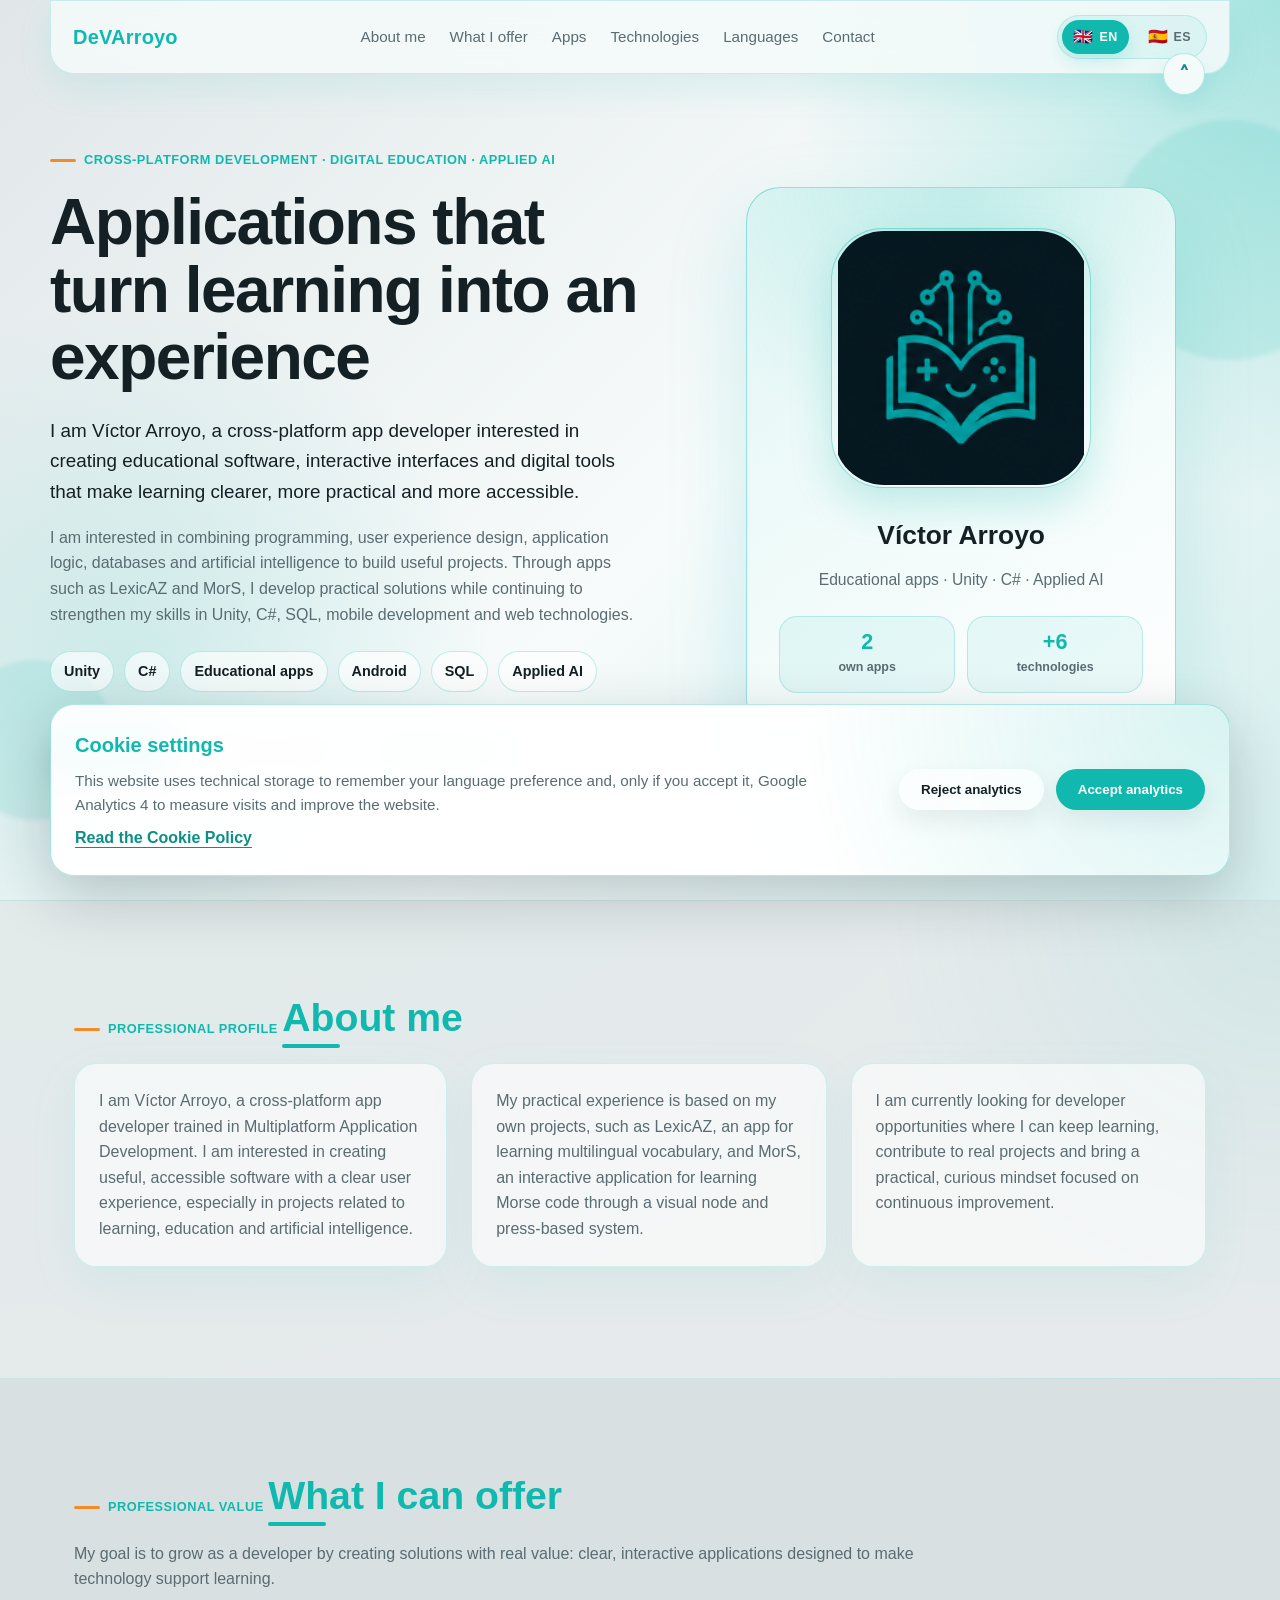
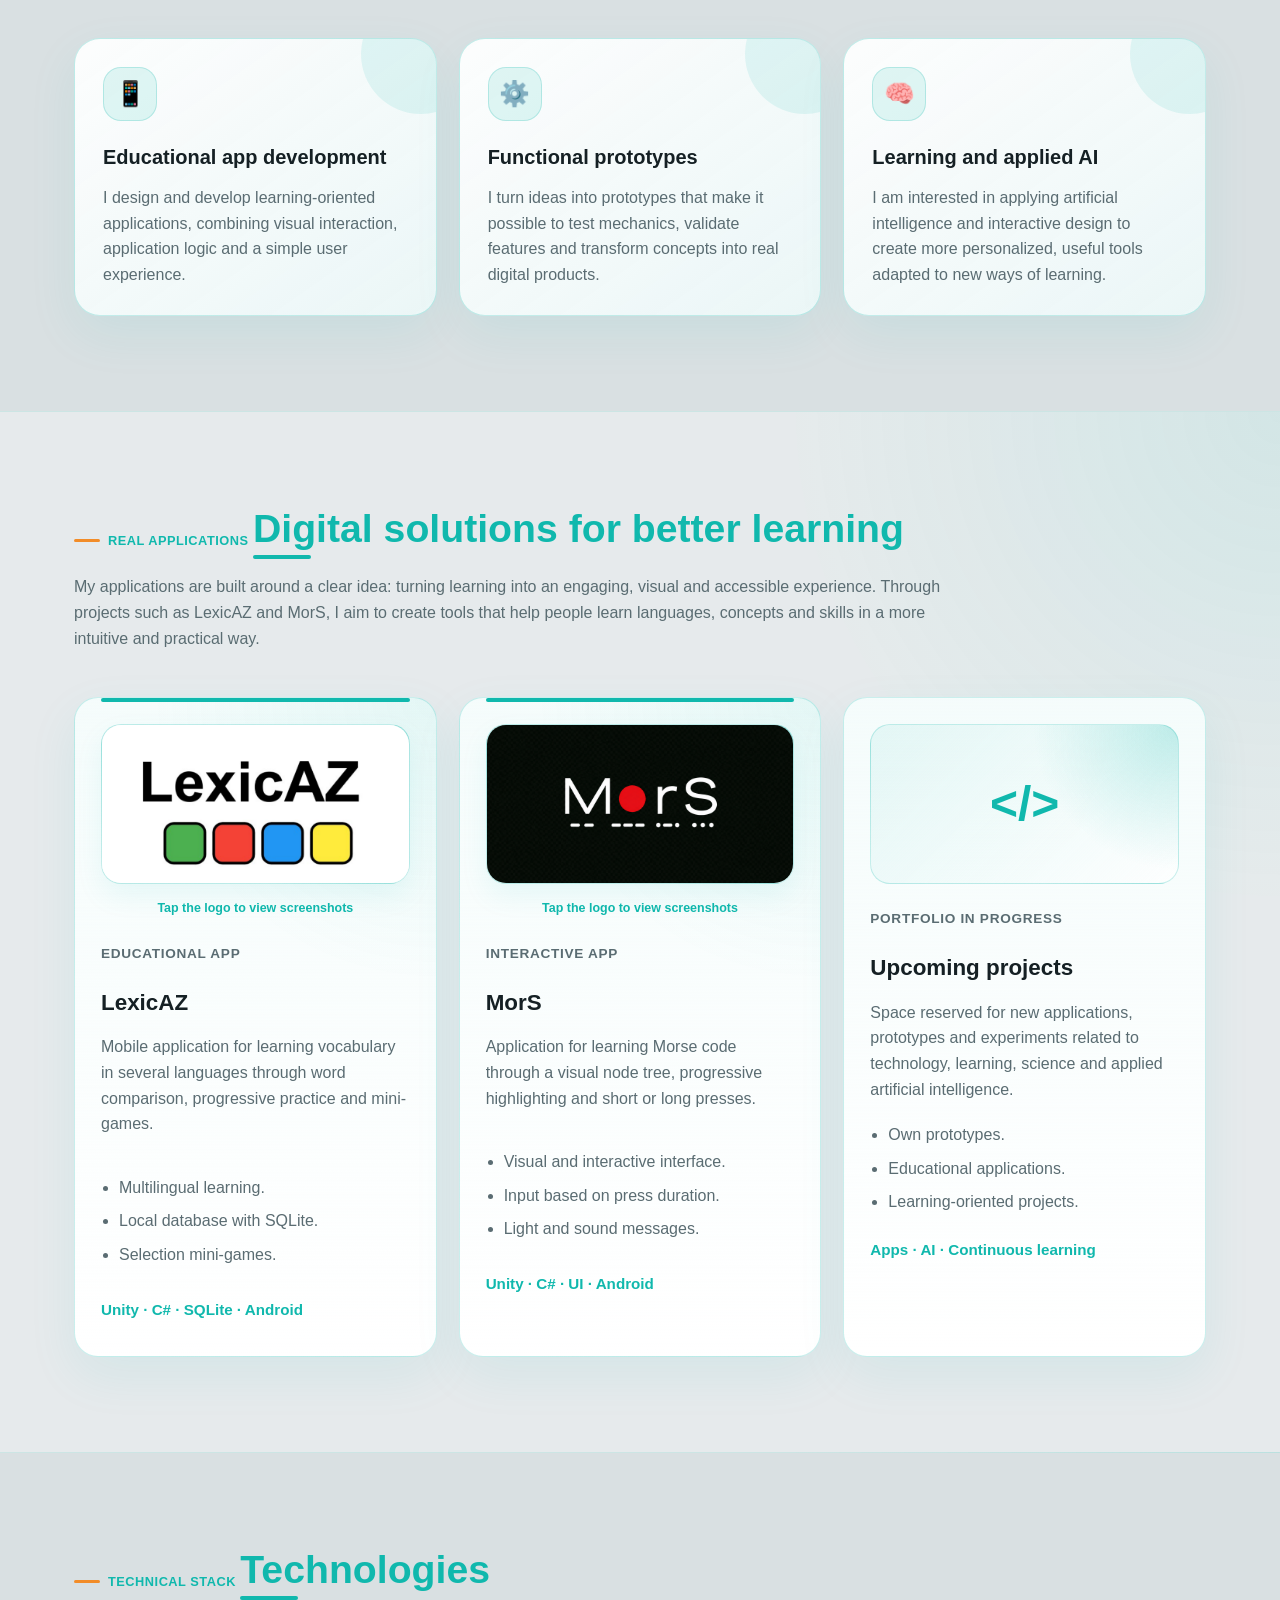
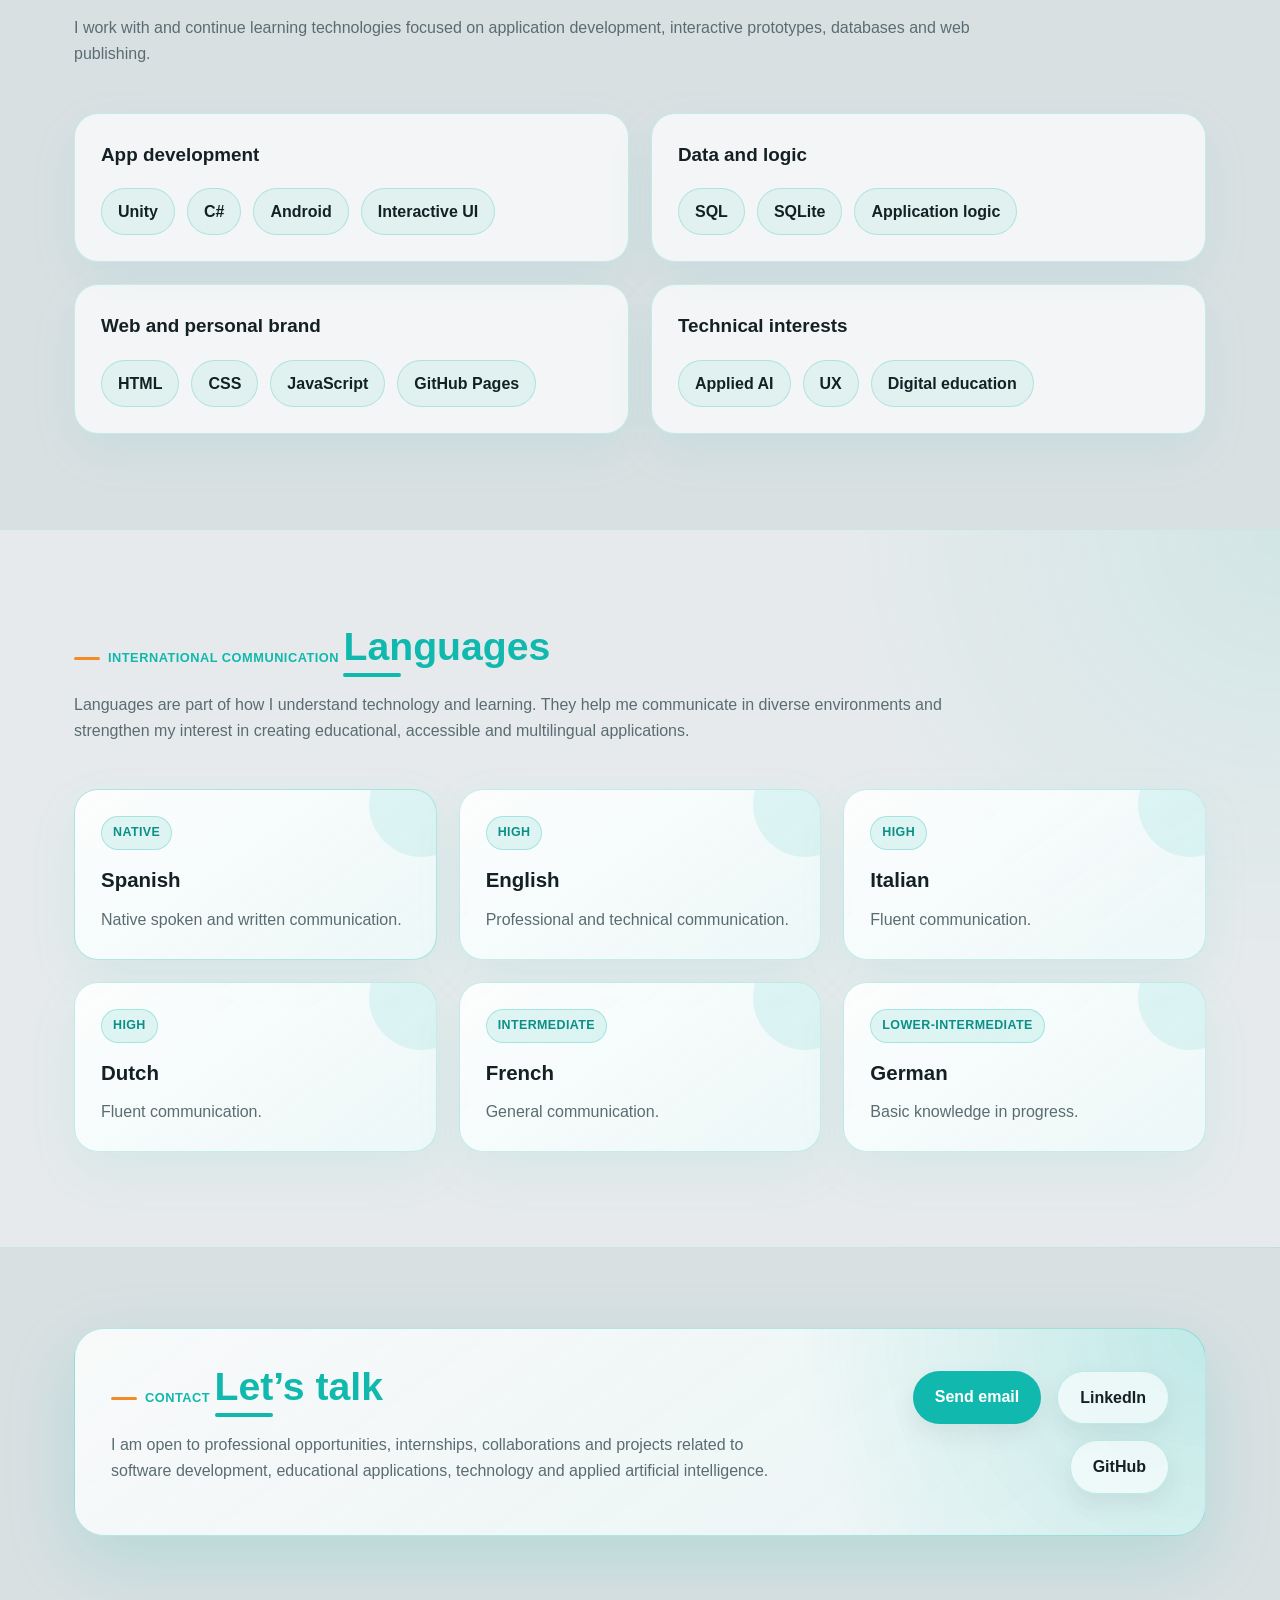
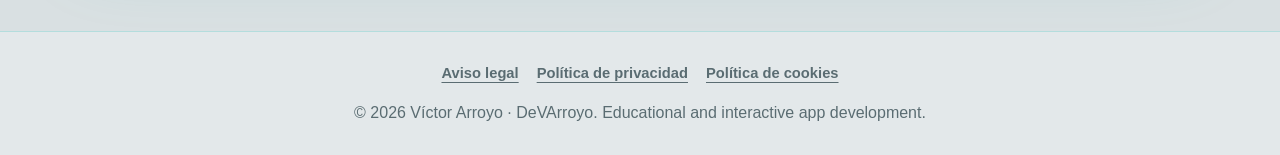
==== commit 8c4db8fb: "Añadir textos legales y analitica con consentimiento" ====
--- a/index.html
+++ b/index.html
@@ -2,425 +2,447 @@
 
 <html lang="en">
 <head>
-<meta charset="utf-8"/>
-<meta content="width=device-width, initial-scale=1.0" name="viewport"/>
-<meta content="DeVArroyo, Víctor Arroyo professional website. Cross-platform app development, educational software, Unity, C#, SQL, web technologies, languages and applied artificial intelligence." name="description"/>
-<title>DeVArroyo | Víctor Arroyo · Educational app development</title>
-<link href="styles.css" rel="stylesheet"/>
+  <meta charset="utf-8"/>
+  <meta content="width=device-width, initial-scale=1.0" name="viewport"/>
+  <meta content="Professional website of Víctor Arroyo. Cross-platform app development, educational software, Unity, C#, SQL, web technologies, languages and applied artificial intelligence." name="description"/>
+  <title>Víctor Arroyo | Cross-platform app developer</title>
+  <link href="styles.css" rel="stylesheet"/>
 </head>
+
 <body>
-<header class="hero">
-<nav aria-label="Main navigation" class="navbar" data-i18n-aria-label="aria.mainNav">
-<a aria-label="Go to home" class="logo" data-i18n-aria-label="aria.home" href="#inicio">DeVArroyo</a>
-<ul class="nav-links">
-<li><a data-i18n="nav.about" href="#sobre-mi">About me</a></li>
-<li><a data-i18n="nav.value" href="#aportacion">What I offer</a></li>
-<li><a data-i18n="nav.apps" href="#proyectos">Apps</a></li>
-<li><a data-i18n="nav.tech" href="#tecnologias">Technologies</a></li>
-<li><a data-i18n="nav.languages" href="#idiomas">Languages</a></li>
-<li><a data-i18n="nav.contact" href="#contacto">Contact</a></li>
-</ul>
-
-<div aria-label="Language selector" class="language-switcher">
-<button aria-label="View website in English" class="language-button is-active" data-i18n-aria-label="langButton.enAria" data-i18n-title="langButton.enTitle" data-lang="en" title="English" type="button">
-<span aria-hidden="true" class="flag">🇬🇧</span>
-<span class="language-code">EN</span>
-</button>
-
-<button aria-label="Ver la web en español" class="language-button" data-i18n-aria-label="langButton.esAria" data-i18n-title="langButton.esTitle" data-lang="es" title="Español" type="button">
-<span aria-hidden="true" class="flag">🇪🇸</span>
-<span class="language-code">ES</span>
-</button>
-</div>
-
-<button aria-expanded="true" aria-label="Hide navigation menu" class="navbar-toggle" data-i18n-aria-label="aria.hideNav" type="button">
+  <header class="hero">
+    <nav aria-label="Main navigation" class="navbar" data-i18n-aria-label="aria.mainNav">
+      <a aria-label="Go to home" class="logo" data-i18n-aria-label="aria.home" href="#inicio">DeVArroyo</a>
+
+      <ul class="nav-links">
+        <li><a data-i18n="nav.about" href="#sobre-mi">About me</a></li>
+        <li><a data-i18n="nav.value" href="#aportacion">What I offer</a></li>
+        <li><a data-i18n="nav.apps" href="#proyectos">Apps</a></li>
+        <li><a data-i18n="nav.tech" href="#tecnologias">Technologies</a></li>
+        <li><a data-i18n="nav.languages" href="#idiomas">Languages</a></li>
+        <li><a data-i18n="nav.contact" href="#contacto">Contact</a></li>
+      </ul>
+
+      <div aria-label="Language selector" class="language-switcher">
+        <button aria-label="View website in English" class="language-button is-active" data-i18n-aria-label="langButton.enAria" data-i18n-title="langButton.enTitle" data-lang="en" title="English" type="button">
+          <span aria-hidden="true" class="flag">🇬🇧</span>
+          <span class="language-code">EN</span>
+        </button>
+
+        <button aria-label="Ver la web en español" class="language-button" data-i18n-aria-label="langButton.esAria" data-i18n-title="langButton.esTitle" data-lang="es" title="Español" type="button">
+          <span aria-hidden="true" class="flag">🇪🇸</span>
+          <span class="language-code">ES</span>
+        </button>
+      </div>
+
+      <button aria-expanded="true" aria-label="Hide navigation menu" class="navbar-toggle" data-i18n-aria-label="aria.hideNav" type="button">
         ˄
       </button>
-</nav>
-
-<section class="hero-content" id="inicio">
-<div class="hero-text-block">
-<p class="tag" data-i18n="hero.tag">Cross-platform development · Digital education · Applied AI</p>
-
-<h1 data-i18n="hero.title">Applications that turn learning into an experience</h1>
-
-<p class="hero-subtitle" data-i18n="hero.subtitle">
-I am Víctor Arroyo, a cross-platform app developer interested in creating educational software, interactive interfaces and digital tools that make learning clearer, more practical and more accessible.
-</p>
-
-<p class="hero-text" data-i18n="hero.text">
-I am interested in combining programming, user experience design, application logic, databases and artificial intelligence to build useful projects. Through apps such as LexicAZ and MorS, I develop practical solutions while continuing to strengthen my skills in Unity, C#, SQL, mobile development and web technologies.
-</p>
-
-<div aria-label="Main areas" class="hero-chips" data-i18n-aria-label="aria.mainAreas">
-<span>Unity</span>
-<span>C#</span>
-<span data-i18n="chip.educationalApps">Educational apps</span>
-<span>Android</span>
-<span>SQL</span>
-<span data-i18n="chip.appliedAi">Applied AI</span>
-</div>
-
-<div class="hero-buttons">
-<a class="btn primary" data-i18n="button.viewApps" href="#proyectos">View apps</a>
-<a class="btn secondary" data-i18n="button.value" href="#aportacion">What I can offer</a>
-<a class="btn ghost" data-i18n="button.cv" href="assets/cv/cv-victor-arroyo.pdf" rel="noopener noreferrer" target="_blank">Download CV</a>
-</div>
-</div>
-
-<div class="hero-visual">
-<div aria-hidden="true" class="visual-orbit">
-<span class="orbit-dot dot-one"></span>
-<span class="orbit-dot dot-two"></span>
-<span class="orbit-dot dot-three"></span>
-</div>
-
-<div class="profile-card">
-<div class="logo-image-wrapper">
-<img alt="Víctor Arroyo personal logo" class="logo-image" data-i18n-alt="alt.logo" src="assets/img/logo-victor-arroyo.png"/>
-</div>
-
-<h2>DeVArroyo</h2>
-<p data-i18n="profile.tag">Educational apps · Unity · C# · Applied AI</p>
-
-<div class="profile-stats">
-<div>
-<strong>2</strong>
-<span data-i18n="profile.apps">own apps</span>
-</div>
-
-<div>
-<strong>+6</strong>
-<span data-i18n="profile.tech">technologies</span>
-</div>
-</div>
-</div>
-</div>
-</section>
-</header>
-
-<main>
-
-<section class="section section-soft" id="sobre-mi">
-<div class="section-kicker" data-i18n="about.kicker">Professional profile</div>
-<h2 data-i18n="nav.about">About me</h2>
-
-<div class="text-grid">
-<p data-i18n="about.p1">
-I am Víctor Arroyo, a cross-platform app developer trained in Multiplatform Application Development. I am interested in creating useful, accessible software with a clear user experience, especially in projects related to learning, education and artificial intelligence.
-</p>
-
-<p data-i18n="about.p2">
-My practical experience is based on my own projects, such as LexicAZ, an app for learning multilingual vocabulary, and MorS, an interactive application for learning Morse code through a visual node and press-based system.
-</p>
-
-<p data-i18n="about.p3">
-I am currently looking for developer opportunities where I can keep learning, contribute to real projects and bring a practical, curious mindset focused on continuous improvement.
-</p>
-</div>
-</section>
-
-<section class="section" id="aportacion">
-<div class="section-heading">
-<div>
-<div class="section-kicker" data-i18n="value.kicker">Professional value</div>
-<h2 data-i18n="button.value">What I can offer</h2>
-<p data-i18n="value.intro">
-My goal is to grow as a developer by creating solutions with real value: clear, interactive applications designed to make technology support learning.
-</p>
-</div>
-</div>
-
-<div class="value-cards">
-<article class="value-card">
-<div class="value-icon">📱</div>
-<h3 data-i18n="value.card1.title">Educational app development</h3>
-<p data-i18n="value.card1.text">
-I design and develop learning-oriented applications, combining visual interaction, application logic and a simple user experience.
-</p>
-</article>
-
-<article class="value-card">
-<div class="value-icon">⚙️</div>
-<h3 data-i18n="value.card2.title">Functional prototypes</h3>
-<p data-i18n="value.card2.text">
-I turn ideas into prototypes that make it possible to test mechanics, validate features and transform concepts into real digital products.
-</p>
-</article>
-
-<article class="value-card">
-<div class="value-icon">🧠</div>
-<h3 data-i18n="value.card3.title">Learning and applied AI</h3>
-<p data-i18n="value.card3.text">
-I am interested in applying artificial intelligence and interactive design to create more personalized, useful tools adapted to new ways of learning.
-</p>
-</article>
-</div>
-</section>
-
-<section class="section section-soft" id="proyectos">
-<div class="section-heading">
-<div>
-<div class="section-kicker" data-i18n="projects.kicker">Real applications</div>
-<h2 data-i18n="projects.title">Digital solutions for better learning</h2>
-<p data-i18n="projects.intro">
-My applications are built around a clear idea: turning learning into an engaging, visual and accessible experience. Through projects such as LexicAZ and MorS, I aim to create tools that help people learn languages, concepts and skills in a more intuitive and practical way.
-</p>
-</div>
-</div>
-
-<div class="cards">
-
-<article class="card project-card flip-card" data-project="lexicaz">
-<div class="flip-card-inner">
-
-<div class="flip-card-face flip-card-front">
-<div class="project-logo-area">
-<button aria-label="View LexicAZ screenshots" class="project-logo-button" data-i18n-aria-label="aria.lexicazShots" type="button">
-<img alt="LexicAZ logo or preview" data-i18n-alt="alt.lexicazLogo" src="assets/img/lexicaz-preview.png"/>
-</button>
-
-<p class="project-logo-hint" data-i18n="project.logoHint">Tap the logo to view screenshots</p>
-</div>
-
-<p class="project-label" data-i18n="lexicaz.label">Educational app</p>
-
-<h3>LexicAZ</h3>
-
-<p data-i18n="lexicaz.description">
-Mobile application for learning vocabulary in several languages through word comparison, progressive practice and mini-games.
-</p>
-
-<ul>
-<li data-i18n="lexicaz.li1">Multilingual learning.</li>
-<li data-i18n="lexicaz.li2">Local database with SQLite.</li>
-<li data-i18n="lexicaz.li3">Selection mini-games.</li>
-</ul>
-
-<span class="tech-summary">Unity · C# · SQLite · Android</span>
-</div>
-
-<div aria-live="polite" class="flip-card-face flip-card-back">
-<div aria-label="View next LexicAZ screenshot" class="screenshot-frame" data-i18n-aria-label="aria.nextLexicaz" data-i18n-data-screenshot-hint="screenshot.hint" data-screenshot-hint="Tap the screenshot to continue" role="button" tabindex="0">
-<img alt="LexicAZ screenshot" class="project-screenshot" data-i18n-alt="alt.lexicazShot" src="assets/img/lexicaz/inicio-lexicaz.png"/>
-</div>
-
-<p class="screenshot-counter">1 / 7</p>
-<h3>LexicAZ</h3>
-<p class="screenshot-caption" data-i18n="lexicaz.caption1">LexicAZ home screen</p>
-
-<div class="flip-actions">
-<button class="project-link light-card-button back-to-info" data-i18n="project.back" type="button">Back to information</button>
-</div>
-</div>
-
-</div>
-</article>
-
-<article class="card project-card flip-card" data-project="mors">
-<div class="flip-card-inner">
-
-<div class="flip-card-face flip-card-front">
-<div class="project-logo-area">
-<button aria-label="View MorS screenshots" class="project-logo-button" data-i18n-aria-label="aria.morsShots" type="button">
-<img alt="MorS logo or preview" data-i18n-alt="alt.morsLogo" src="assets/img/mors-preview.png"/>
-</button>
-
-<p class="project-logo-hint" data-i18n="project.logoHint">Tap the logo to view screenshots</p>
-</div>
-
-<p class="project-label" data-i18n="mors.label">Interactive app</p>
-
-<h3>MorS</h3>
-
-<p data-i18n="mors.description">
-Application for learning Morse code through a visual node tree, progressive highlighting and short or long presses.
-</p>
-
-<ul>
-<li data-i18n="mors.li1">Visual and interactive interface.</li>
-<li data-i18n="mors.li2">Input based on press duration.</li>
-<li data-i18n="mors.li3">Light and sound messages.</li>
-</ul>
-
-<span class="tech-summary">Unity · C# · UI · Android</span>
-</div>
-
-<div aria-live="polite" class="flip-card-face flip-card-back">
-<div aria-label="View next MorS screenshot" class="screenshot-frame" data-i18n-aria-label="aria.nextMors" data-i18n-data-screenshot-hint="screenshot.hint" data-screenshot-hint="Tap the screenshot to continue" role="button" tabindex="0">
-<img alt="MorS screenshot" class="project-screenshot" data-i18n-alt="alt.morsShot" src="assets/img/mors/inicio-mors.png"/>
-</div>
-
-<p class="screenshot-counter">1 / 5</p>
-<h3>MorS</h3>
-<p class="screenshot-caption" data-i18n="mors.caption1">MorS main screen</p>
-
-<div class="flip-actions">
-<button class="project-link light-card-button back-to-info" data-i18n="project.back" type="button">Back to information</button>
-</div>
-</div>
-
-</div>
-</article>
-
-<article class="card project-card future-card">
-<div class="project-placeholder">
-<span>&lt;/&gt;</span>
-</div>
-
-<p class="project-label" data-i18n="future.label">Portfolio in progress</p>
-
-<h3 data-i18n="future.title">Upcoming projects</h3>
-
-<p data-i18n="future.description">
-Space reserved for new applications, prototypes and experiments related to technology, learning, science and applied artificial intelligence.
-</p>
-
-<ul>
-<li data-i18n="future.li1">Own prototypes.</li>
-<li data-i18n="future.li2">Educational applications.</li>
-<li data-i18n="future.li3">Learning-oriented projects.</li>
-</ul>
-
-<span class="tech-summary" data-i18n="future.tech">Apps · AI · Continuous learning</span>
-</article>
-
-</div>
-</section>
-
-<section class="section" id="tecnologias">
-<div class="section-heading">
-<div>
-<div class="section-kicker" data-i18n="tech.kicker">Technical stack</div>
-<h2 data-i18n="nav.tech">Technologies</h2>
-<p data-i18n="tech.intro">
-I work with and continue learning technologies focused on application development, interactive prototypes, databases and web publishing.
-</p>
-</div>
-</div>
-
-<div class="tech-groups">
-<article class="tech-group">
-<h3 data-i18n="tech.group1">App development</h3>
-<div class="tech-list">
-<span>Unity</span>
-<span>C#</span>
-<span>Android</span>
-<span data-i18n="tech.ui">Interactive UI</span>
-</div>
-</article>
-
-<article class="tech-group">
-<h3 data-i18n="tech.group2">Data and logic</h3>
-<div class="tech-list">
-<span>SQL</span>
-<span>SQLite</span>
-<span data-i18n="tech.logic">Application logic</span>
-</div>
-</article>
-
-<article class="tech-group">
-<h3 data-i18n="tech.group3">Web and personal brand</h3>
-<div class="tech-list">
-<span>HTML</span>
-<span>CSS</span>
-<span>JavaScript</span>
-<span>GitHub Pages</span>
-</div>
-</article>
-
-<article class="tech-group">
-<h3 data-i18n="tech.group4">Technical interests</h3>
-<div class="tech-list">
-<span data-i18n="chip.appliedAi">Applied AI</span>
-<span data-i18n="tech.ux">UX</span>
-<span data-i18n="tech.digitalEducation">Digital education</span>
-</div>
-</article>
-</div>
-</section>
-
-<section class="section section-soft" id="idiomas">
-<div class="section-heading">
-<div>
-<div class="section-kicker" data-i18n="languages.kicker">International communication</div>
-<h2 data-i18n="nav.languages">Languages</h2>
-<p data-i18n="languages.intro">
-Languages are part of how I understand technology and learning. They help me communicate in diverse environments and strengthen my interest in creating educational, accessible and multilingual applications.
-</p>
-</div>
-</div>
-
-<div class="language-cards">
-<article class="language-card main-language">
-<span class="language-level" data-i18n="level.native">Native</span>
-<h3 data-i18n="lang.spanish">Spanish</h3>
-<p data-i18n="lang.spanish.desc">Native spoken and written communication.</p>
-</article>
-
-<article class="language-card">
-<span class="language-level" data-i18n="level.high">High</span>
-<h3 data-i18n="lang.english">English</h3>
-<p data-i18n="lang.english.desc">Professional and technical communication.</p>
-</article>
-
-<article class="language-card">
-<span class="language-level" data-i18n="level.high">High</span>
-<h3 data-i18n="lang.italian">Italian</h3>
-<p data-i18n="lang.fluent.desc">Fluent communication.</p>
-</article>
-
-<article class="language-card">
-<span class="language-level" data-i18n="level.high">High</span>
-<h3 data-i18n="lang.dutch">Dutch</h3>
-<p data-i18n="lang.fluent.desc">Fluent communication.</p>
-</article>
-
-<article class="language-card">
-<span class="language-level" data-i18n="level.medium">Intermediate</span>
-<h3 data-i18n="lang.french">French</h3>
-<p data-i18n="lang.general.desc">General communication.</p>
-</article>
-
-<article class="language-card">
-<span class="language-level" data-i18n="level.lowMedium">Lower-intermediate</span>
-<h3 data-i18n="lang.german">German</h3>
-<p data-i18n="lang.german.desc">Basic knowledge in progress.</p>
-</article>
-</div>
-</section>
-
-<section class="section contact section-cta" id="contacto">
-<div class="cta-box">
-<div>
-<div class="section-kicker" data-i18n="nav.contact">Contact</div>
-<h2 data-i18n="contact.title">Let’s talk</h2>
-
-<p data-i18n="contact.text">
-I am open to professional opportunities, internships, collaborations and projects related to software development, educational applications, technology and applied artificial intelligence.
-</p>
-</div>
-
-<div class="contact-links">
-<a class="btn primary" data-i18n="contact.email" data-i18n-href="contact.emailHref" href="mailto:arroyoiba@gmail.com?subject=Contact%20from%20DeVArroyo">Send email</a>
-
-<a class="btn secondary" href="https://www.linkedin.com/in/victor-arez-dev" rel="noopener noreferrer" target="_blank">
+    </nav>
+
+    <section class="hero-content" id="inicio">
+      <div class="hero-text-block">
+        <p class="tag" data-i18n="hero.tag">Cross-platform development · Digital education · Applied AI</p>
+
+        <h1 data-i18n="hero.title">Applications that turn learning into an experience</h1>
+
+        <p class="hero-subtitle" data-i18n="hero.subtitle">
+          I am Víctor Arroyo, a cross-platform app developer interested in creating educational software, interactive interfaces and digital tools that make learning clearer, more practical and more accessible.
+        </p>
+
+        <p class="hero-text" data-i18n="hero.text">
+          I am interested in combining programming, user experience design, application logic, databases and artificial intelligence to build useful projects. Through apps such as LexicAZ and MorS, I develop practical solutions while continuing to strengthen my skills in Unity, C#, SQL, mobile development and web technologies.
+        </p>
+
+        <div aria-label="Main areas" class="hero-chips" data-i18n-aria-label="aria.mainAreas">
+          <span>Unity</span>
+          <span>C#</span>
+          <span data-i18n="chip.educationalApps">Educational apps</span>
+          <span>Android</span>
+          <span>SQL</span>
+          <span data-i18n="chip.appliedAi">Applied AI</span>
+        </div>
+
+        <div class="hero-buttons">
+          <a class="btn primary" data-i18n="button.viewApps" href="#proyectos">View apps</a>
+          <a class="btn secondary" data-i18n="button.value" href="#aportacion">What I can offer</a>
+          <a class="btn ghost" data-i18n="button.cv" href="assets/cv/cv-victor-arroyo.pdf" rel="noopener noreferrer" target="_blank">Download CV</a>
+        </div>
+      </div>
+
+      <div class="hero-visual">
+        <div aria-hidden="true" class="visual-orbit">
+          <span class="orbit-dot dot-one"></span>
+          <span class="orbit-dot dot-two"></span>
+          <span class="orbit-dot dot-three"></span>
+        </div>
+
+        <div class="profile-card">
+          <div class="logo-image-wrapper">
+            <img alt="Víctor Arroyo personal logo" class="logo-image" data-i18n-alt="alt.logo" src="assets/img/logo-victor-arroyo.png"/>
+          </div>
+
+          <h2>Víctor Arroyo</h2>
+          <p data-i18n="profile.tag">Educational apps · Unity · C# · Applied AI</p>
+
+          <div class="profile-stats">
+            <div>
+              <strong>2</strong>
+              <span data-i18n="profile.apps">own apps</span>
+            </div>
+
+            <div>
+              <strong>+6</strong>
+              <span data-i18n="profile.tech">technologies</span>
+            </div>
+          </div>
+        </div>
+      </div>
+    </section>
+  </header>
+
+  <main>
+    <section class="section section-soft" id="sobre-mi">
+      <div class="section-kicker" data-i18n="about.kicker">Professional profile</div>
+      <h2 data-i18n="nav.about">About me</h2>
+
+      <div class="text-grid">
+        <p data-i18n="about.p1">
+          I am Víctor Arroyo, a cross-platform app developer trained in Multiplatform Application Development. I am interested in creating useful, accessible software with a clear user experience, especially in projects related to learning, education and artificial intelligence.
+        </p>
+
+        <p data-i18n="about.p2">
+          My practical experience is based on my own projects, such as LexicAZ, an app for learning multilingual vocabulary, and MorS, an interactive application for learning Morse code through a visual node and press-based system.
+        </p>
+
+        <p data-i18n="about.p3">
+          I am currently looking for developer opportunities where I can keep learning, contribute to real projects and bring a practical, curious mindset focused on continuous improvement.
+        </p>
+      </div>
+    </section>
+
+    <section class="section" id="aportacion">
+      <div class="section-heading">
+        <div>
+          <div class="section-kicker" data-i18n="value.kicker">Professional value</div>
+          <h2 data-i18n="button.value">What I can offer</h2>
+          <p data-i18n="value.intro">
+            My goal is to grow as a developer by creating solutions with real value: clear, interactive applications designed to make technology support learning.
+          </p>
+        </div>
+      </div>
+
+      <div class="value-cards">
+        <article class="value-card">
+          <div class="value-icon">📱</div>
+          <h3 data-i18n="value.card1.title">Educational app development</h3>
+          <p data-i18n="value.card1.text">
+            I design and develop learning-oriented applications, combining visual interaction, application logic and a simple user experience.
+          </p>
+        </article>
+
+        <article class="value-card">
+          <div class="value-icon">⚙️</div>
+          <h3 data-i18n="value.card2.title">Functional prototypes</h3>
+          <p data-i18n="value.card2.text">
+            I turn ideas into prototypes that make it possible to test mechanics, validate features and transform concepts into real digital products.
+          </p>
+        </article>
+
+        <article class="value-card">
+          <div class="value-icon">🧠</div>
+          <h3 data-i18n="value.card3.title">Learning and applied AI</h3>
+          <p data-i18n="value.card3.text">
+            I am interested in applying artificial intelligence and interactive design to create more personalized, useful tools adapted to new ways of learning.
+          </p>
+        </article>
+      </div>
+    </section>
+
+    <section class="section section-soft" id="proyectos">
+      <div class="section-heading">
+        <div>
+          <div class="section-kicker" data-i18n="projects.kicker">Real applications</div>
+          <h2 data-i18n="projects.title">Digital solutions for better learning</h2>
+          <p data-i18n="projects.intro">
+            My applications are built around a clear idea: turning learning into an engaging, visual and accessible experience. Through projects such as LexicAZ and MorS, I aim to create tools that help people learn languages, concepts and skills in a more intuitive and practical way.
+          </p>
+        </div>
+      </div>
+
+      <div class="cards">
+        <article class="card project-card flip-card" data-project="lexicaz">
+          <div class="flip-card-inner">
+            <div class="flip-card-face flip-card-front">
+              <div class="project-logo-area">
+                <button aria-label="View LexicAZ screenshots" class="project-logo-button" data-i18n-aria-label="aria.lexicazShots" type="button">
+                  <img alt="LexicAZ logo or preview" data-i18n-alt="alt.lexicazLogo" src="assets/img/lexicaz-preview.png"/>
+                </button>
+
+                <p class="project-logo-hint" data-i18n="project.logoHint">Tap the logo to view screenshots</p>
+              </div>
+
+              <p class="project-label" data-i18n="lexicaz.label">Educational app</p>
+
+              <h3>LexicAZ</h3>
+
+              <p data-i18n="lexicaz.description">
+                Mobile application for learning vocabulary in several languages through word comparison, progressive practice and mini-games.
+              </p>
+
+              <ul>
+                <li data-i18n="lexicaz.li1">Multilingual learning.</li>
+                <li data-i18n="lexicaz.li2">Local database with SQLite.</li>
+                <li data-i18n="lexicaz.li3">Selection mini-games.</li>
+              </ul>
+
+              <span class="tech-summary">Unity · C# · SQLite · Android</span>
+            </div>
+
+            <div aria-live="polite" class="flip-card-face flip-card-back">
+              <div aria-label="View next LexicAZ screenshot" class="screenshot-frame" data-i18n-aria-label="aria.nextLexicaz" data-i18n-data-screenshot-hint="screenshot.hint" data-screenshot-hint="Tap the screenshot to continue" role="button" tabindex="0">
+                <img alt="LexicAZ screenshot" class="project-screenshot" data-i18n-alt="alt.lexicazShot" src="assets/img/lexicaz/inicio-lexicaz.png"/>
+              </div>
+
+              <p class="screenshot-counter">1 / 7</p>
+              <h3>LexicAZ</h3>
+              <p class="screenshot-caption" data-i18n="lexicaz.caption1">LexicAZ home screen</p>
+
+              <div class="flip-actions">
+                <button class="project-link light-card-button back-to-info" data-i18n="project.back" type="button">Back to information</button>
+              </div>
+            </div>
+          </div>
+        </article>
+
+        <article class="card project-card flip-card" data-project="mors">
+          <div class="flip-card-inner">
+            <div class="flip-card-face flip-card-front">
+              <div class="project-logo-area">
+                <button aria-label="View MorS screenshots" class="project-logo-button" data-i18n-aria-label="aria.morsShots" type="button">
+                  <img alt="MorS logo or preview" data-i18n-alt="alt.morsLogo" src="assets/img/mors-preview.png"/>
+                </button>
+
+                <p class="project-logo-hint" data-i18n="project.logoHint">Tap the logo to view screenshots</p>
+              </div>
+
+              <p class="project-label" data-i18n="mors.label">Interactive app</p>
+
+              <h3>MorS</h3>
+
+              <p data-i18n="mors.description">
+                Application for learning Morse code through a visual node tree, progressive highlighting and short or long presses.
+              </p>
+
+              <ul>
+                <li data-i18n="mors.li1">Visual and interactive interface.</li>
+                <li data-i18n="mors.li2">Input based on press duration.</li>
+                <li data-i18n="mors.li3">Light and sound messages.</li>
+              </ul>
+
+              <span class="tech-summary">Unity · C# · UI · Android</span>
+            </div>
+
+            <div aria-live="polite" class="flip-card-face flip-card-back">
+              <div aria-label="View next MorS screenshot" class="screenshot-frame" data-i18n-aria-label="aria.nextMors" data-i18n-data-screenshot-hint="screenshot.hint" data-screenshot-hint="Tap the screenshot to continue" role="button" tabindex="0">
+                <img alt="MorS screenshot" class="project-screenshot" data-i18n-alt="alt.morsShot" src="assets/img/mors/inicio-mors.png"/>
+              </div>
+
+              <p class="screenshot-counter">1 / 5</p>
+              <h3>MorS</h3>
+              <p class="screenshot-caption" data-i18n="mors.caption1">MorS main screen</p>
+
+              <div class="flip-actions">
+                <button class="project-link light-card-button back-to-info" data-i18n="project.back" type="button">Back to information</button>
+              </div>
+            </div>
+          </div>
+        </article>
+
+        <article class="card project-card future-card">
+          <div class="project-placeholder">
+            <span>&lt;/&gt;</span>
+          </div>
+
+          <p class="project-label" data-i18n="future.label">Portfolio in progress</p>
+
+          <h3 data-i18n="future.title">Upcoming projects</h3>
+
+          <p data-i18n="future.description">
+            Space reserved for new applications, prototypes and experiments related to technology, learning, science and applied artificial intelligence.
+          </p>
+
+          <ul>
+            <li data-i18n="future.li1">Own prototypes.</li>
+            <li data-i18n="future.li2">Educational applications.</li>
+            <li data-i18n="future.li3">Learning-oriented projects.</li>
+          </ul>
+
+          <span class="tech-summary" data-i18n="future.tech">Apps · AI · Continuous learning</span>
+        </article>
+      </div>
+    </section>
+
+    <section class="section" id="tecnologias">
+      <div class="section-heading">
+        <div>
+          <div class="section-kicker" data-i18n="tech.kicker">Technical stack</div>
+          <h2 data-i18n="nav.tech">Technologies</h2>
+          <p data-i18n="tech.intro">
+            I work with and continue learning technologies focused on application development, interactive prototypes, databases and web publishing.
+          </p>
+        </div>
+      </div>
+
+      <div class="tech-groups">
+        <article class="tech-group">
+          <h3 data-i18n="tech.group1">App development</h3>
+          <div class="tech-list">
+            <span>Unity</span>
+            <span>C#</span>
+            <span>Android</span>
+            <span data-i18n="tech.ui">Interactive UI</span>
+          </div>
+        </article>
+
+        <article class="tech-group">
+          <h3 data-i18n="tech.group2">Data and logic</h3>
+          <div class="tech-list">
+            <span>SQL</span>
+            <span>SQLite</span>
+            <span data-i18n="tech.logic">Application logic</span>
+          </div>
+        </article>
+
+        <article class="tech-group">
+          <h3 data-i18n="tech.group3">Web and personal brand</h3>
+          <div class="tech-list">
+            <span>HTML</span>
+            <span>CSS</span>
+            <span>JavaScript</span>
+            <span>GitHub Pages</span>
+          </div>
+        </article>
+
+        <article class="tech-group">
+          <h3 data-i18n="tech.group4">Technical interests</h3>
+          <div class="tech-list">
+            <span data-i18n="chip.appliedAi">Applied AI</span>
+            <span data-i18n="tech.ux">UX</span>
+            <span data-i18n="tech.digitalEducation">Digital education</span>
+          </div>
+        </article>
+      </div>
+    </section>
+
+    <section class="section section-soft" id="idiomas">
+      <div class="section-heading">
+        <div>
+          <div class="section-kicker" data-i18n="languages.kicker">International communication</div>
+          <h2 data-i18n="nav.languages">Languages</h2>
+          <p data-i18n="languages.intro">
+            Languages are part of how I understand technology and learning. They help me communicate in diverse environments and strengthen my interest in creating educational, accessible and multilingual applications.
+          </p>
+        </div>
+      </div>
+
+      <div class="language-cards">
+        <article class="language-card main-language">
+          <span class="language-level" data-i18n="level.native">Native</span>
+          <h3 data-i18n="lang.spanish">Spanish</h3>
+          <p data-i18n="lang.spanish.desc">Native spoken and written communication.</p>
+        </article>
+
+        <article class="language-card">
+          <span class="language-level" data-i18n="level.high">High</span>
+          <h3 data-i18n="lang.english">English</h3>
+          <p data-i18n="lang.english.desc">Professional and technical communication.</p>
+        </article>
+
+        <article class="language-card">
+          <span class="language-level" data-i18n="level.high">High</span>
+          <h3 data-i18n="lang.italian">Italian</h3>
+          <p data-i18n="lang.fluent.desc">Fluent communication.</p>
+        </article>
+
+        <article class="language-card">
+          <span class="language-level" data-i18n="level.high">High</span>
+          <h3 data-i18n="lang.dutch">Dutch</h3>
+          <p data-i18n="lang.fluent.desc">Fluent communication.</p>
+        </article>
+
+        <article class="language-card">
+          <span class="language-level" data-i18n="level.medium">Intermediate</span>
+          <h3 data-i18n="lang.french">French</h3>
+          <p data-i18n="lang.general.desc">General communication.</p>
+        </article>
+
+        <article class="language-card">
+          <span class="language-level" data-i18n="level.lowMedium">Lower-intermediate</span>
+          <h3 data-i18n="lang.german">German</h3>
+          <p data-i18n="lang.german.desc">Basic knowledge in progress.</p>
+        </article>
+      </div>
+    </section>
+
+    <section class="section contact section-cta" id="contacto">
+      <div class="cta-box">
+        <div>
+          <div class="section-kicker" data-i18n="nav.contact">Contact</div>
+          <h2 data-i18n="contact.title">Let’s talk</h2>
+
+          <p data-i18n="contact.text">
+            I am open to professional opportunities, internships, collaborations and projects related to software development, educational applications, technology and applied artificial intelligence.
+          </p>
+        </div>
+
+        <div class="contact-links">
+          <a class="btn primary" data-i18n="contact.email" data-i18n-href="contact.emailHref" href="mailto:contacto@devarroyo.com?subject=Contact%20from%20Victor%20Arroyo">Send email</a>
+
+          <a class="btn secondary" href="https://www.linkedin.com/in/victor-arez-dev" rel="noopener noreferrer" target="_blank">
             LinkedIn
           </a>
 
-<a class="btn secondary" href="https://github.com/vitoarez" rel="noopener noreferrer" target="_blank">
+          <a class="btn secondary" href="https://github.com/vitoarez" rel="noopener noreferrer" target="_blank">
             GitHub
           </a>
-</div>
-</div>
-</section>
-
-</main>
-
-<footer>
-<p data-i18n="footer.text">© 2026 Víctor Arroyo · DeVArroyo. Educational and interactive app development.</p>
-</footer>
-
-<script src="script.js"></script>
+        </div>
+      </div>
+    </section>
+  </main>
+
+  <footer>
+    <nav class="legal-links" aria-label="Legal information">
+      <a href="aviso-legal.html">Aviso legal</a>
+      <a href="privacidad.html">Política de privacidad</a>
+      <a href="cookies.html">Política de cookies</a>
+    </nav>
+
+    <p data-i18n="footer.text">© 2026 Víctor Arroyo · DeVArroyo. Educational and interactive app development.</p>
+  </footer>
+
+  <div class="cookie-banner" id="cookieBanner" hidden>
+    <div class="cookie-banner-content">
+      <div>
+        <h2 data-i18n="cookies.banner.title">Cookie settings</h2>
+        <p data-i18n="cookies.banner.text">
+          This website uses technical storage to remember your language preference and, only if you accept it, Google Analytics 4 to measure visits and improve the website.
+        </p>
+        <a href="cookies.html" data-i18n="cookies.banner.link">Read the Cookie Policy</a>
+      </div>
+
+      <div class="cookie-banner-actions">
+        <button type="button" class="btn secondary" id="rejectAnalytics" data-i18n="cookies.banner.reject">
+          Reject analytics
+        </button>
+
+        <button type="button" class="btn primary" id="acceptAnalytics" data-i18n="cookies.banner.accept">
+          Accept analytics
+        </button>
+      </div>
+    </div>
+  </div>
+
+  <script src="script.js"></script>
 </body>
 </html>
--- a/styles.css
+++ b/styles.css
@@ -1702,4 +1702,180 @@
     display: flex;
     transform: none;
   }
+}
+
+/* ENLACES LEGALES DEL FOOTER */
+
+.legal-links {
+  display: flex;
+  justify-content: center;
+  align-items: center;
+  gap: 18px;
+  flex-wrap: wrap;
+  margin-bottom: 14px;
+}
+
+.legal-links a {
+  color: var(--color-muted);
+  font-size: 0.92rem;
+  font-weight: 700;
+  text-decoration: underline;
+  text-underline-offset: 4px;
+  transition: color 0.2s ease;
+}
+
+.legal-links a:hover {
+  color: var(--color-primary);
+}
+
+/* BANNER DE COOKIES */
+
+.cookie-banner {
+  position: fixed;
+  left: 24px;
+  right: 24px;
+  bottom: 24px;
+  z-index: 2000;
+  max-width: 1180px;
+  margin: 0 auto;
+  padding: 0;
+}
+
+.cookie-banner[hidden] {
+  display: none;
+}
+
+.cookie-banner-content {
+  display: grid;
+  grid-template-columns: 1fr auto;
+  gap: 24px;
+  align-items: center;
+  padding: 24px;
+  border-radius: 24px;
+  background:
+    radial-gradient(circle at top right, rgba(16, 184, 173, 0.16), transparent 36%),
+    rgba(255, 255, 255, 0.96);
+  border: 1px solid rgba(16, 184, 173, 0.32);
+  box-shadow: 0 20px 60px rgba(20, 32, 36, 0.22);
+  backdrop-filter: blur(14px);
+}
+
+.cookie-banner h2 {
+  margin-bottom: 8px;
+  color: var(--color-primary);
+  font-size: 1.25rem;
+}
+
+.cookie-banner p {
+  max-width: 780px;
+  margin-bottom: 8px;
+  color: var(--color-muted);
+  font-size: 0.95rem;
+}
+
+.cookie-banner a {
+  color: var(--color-primary-dark);
+  font-weight: 800;
+  text-decoration: underline;
+  text-underline-offset: 4px;
+}
+
+.cookie-banner-actions {
+  display: flex;
+  gap: 12px;
+  flex-wrap: wrap;
+  justify-content: flex-end;
+}
+
+.cookie-banner-actions .btn {
+  border: none;
+  cursor: pointer;
+  white-space: nowrap;
+}
+
+/* PÁGINAS LEGALES */
+
+.legal-page {
+  min-height: 100vh;
+  padding: 120px 24px 70px;
+  background:
+    radial-gradient(circle at top right, rgba(16, 184, 173, 0.16), transparent 32%),
+    linear-gradient(135deg, #e1e7e9 0%, #f7fbfb 55%, #d5eeee 100%);
+}
+
+.legal-container {
+  max-width: 940px;
+  margin: 0 auto;
+  padding: 42px;
+  border-radius: 28px;
+  background: rgba(255, 255, 255, 0.88);
+  border: 1px solid rgba(16, 184, 173, 0.24);
+  box-shadow: var(--shadow-strong);
+}
+
+.legal-container h1 {
+  max-width: none;
+  margin-bottom: 22px;
+  color: var(--color-primary);
+  font-size: clamp(2rem, 4vw, 3rem);
+  line-height: 1.1;
+}
+
+.legal-container h2 {
+  margin-top: 32px;
+  margin-bottom: 12px;
+  color: var(--color-text);
+  font-size: 1.35rem;
+}
+
+.legal-container p,
+.legal-container li {
+  color: var(--color-muted);
+  margin-bottom: 12px;
+}
+
+.legal-container ul {
+  padding-left: 22px;
+  margin-bottom: 18px;
+}
+
+.legal-container a {
+  color: var(--color-primary-dark);
+  font-weight: 800;
+  text-decoration: underline;
+  text-underline-offset: 4px;
+}
+
+.legal-back {
+  display: inline-block;
+  margin-bottom: 26px;
+}
+
+@media (max-width: 800px) {
+  .cookie-banner {
+    left: 16px;
+    right: 16px;
+    bottom: 16px;
+  }
+
+  .cookie-banner-content {
+    grid-template-columns: 1fr;
+    padding: 20px;
+  }
+
+  .cookie-banner-actions {
+    justify-content: stretch;
+  }
+
+  .cookie-banner-actions .btn {
+    width: 100%;
+  }
+
+  .legal-page {
+    padding: 90px 18px 54px;
+  }
+
+  .legal-container {
+    padding: 28px 22px;
+  }
 }
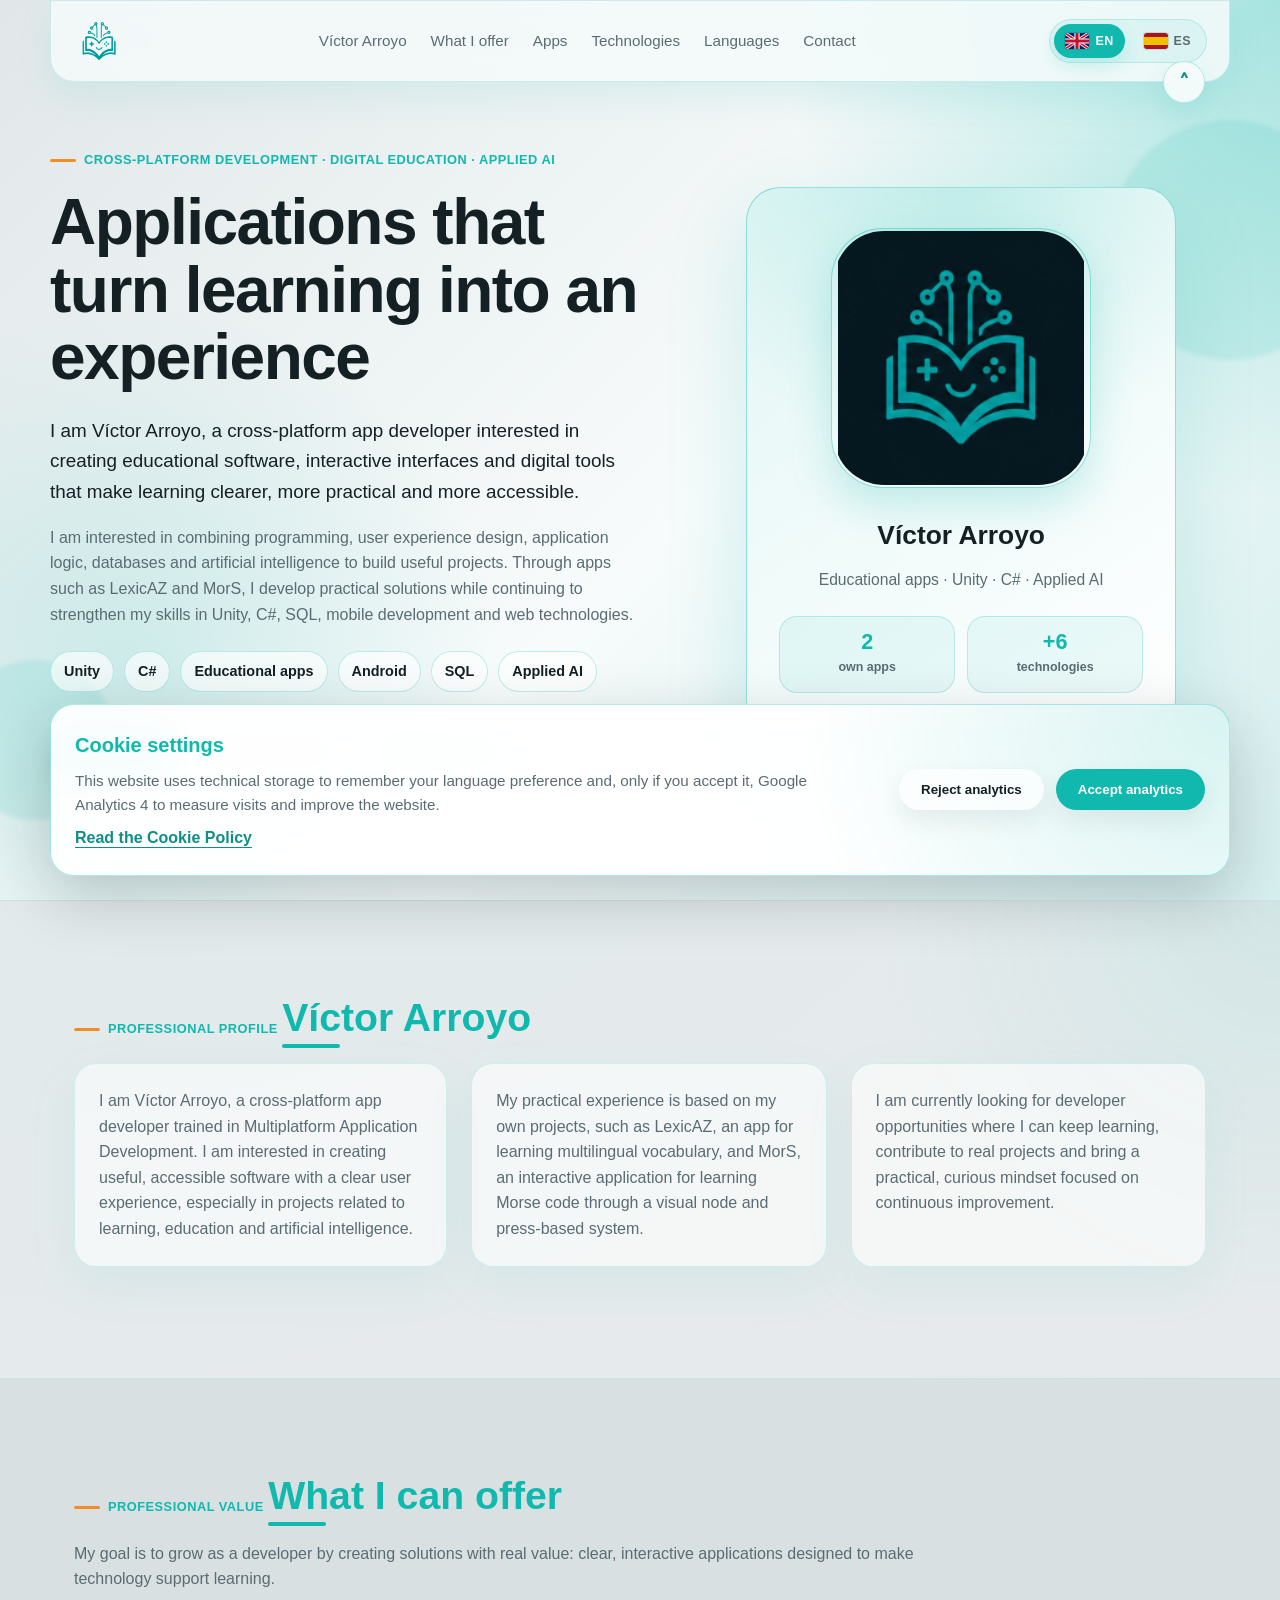
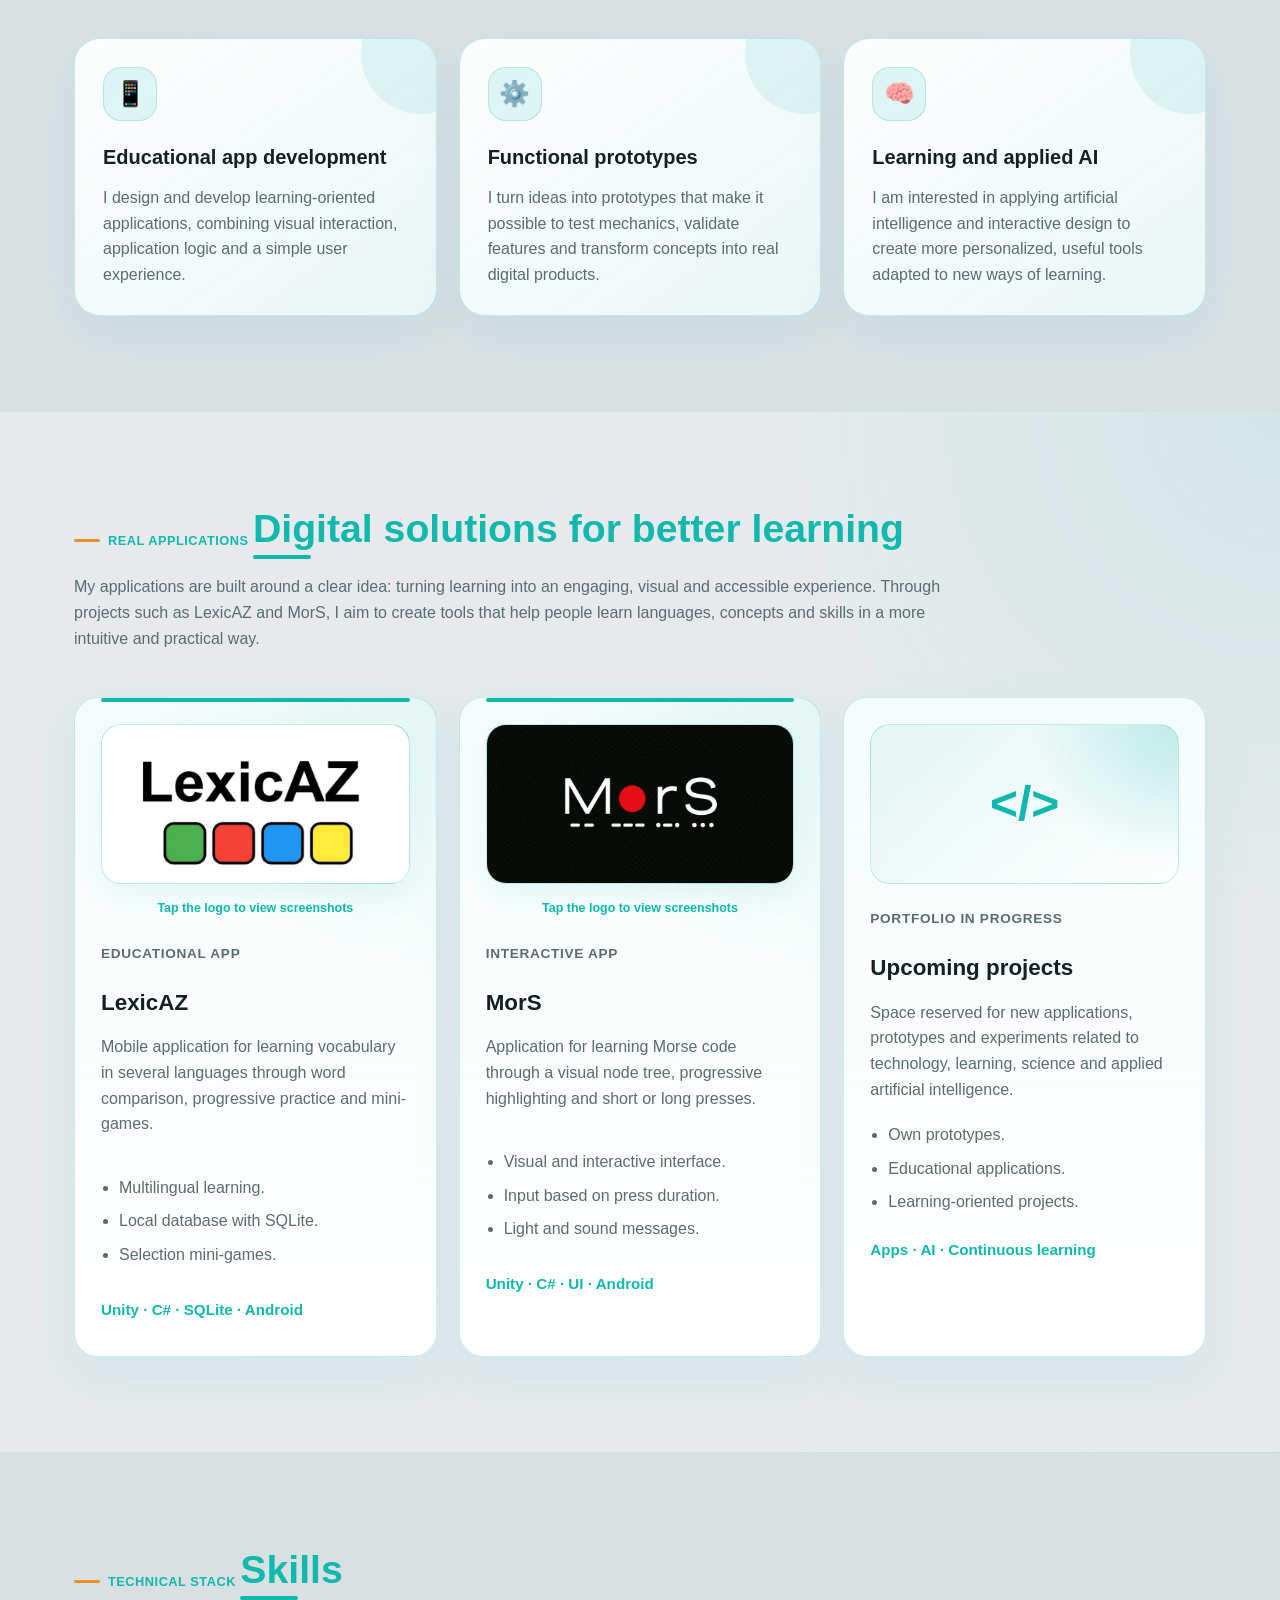
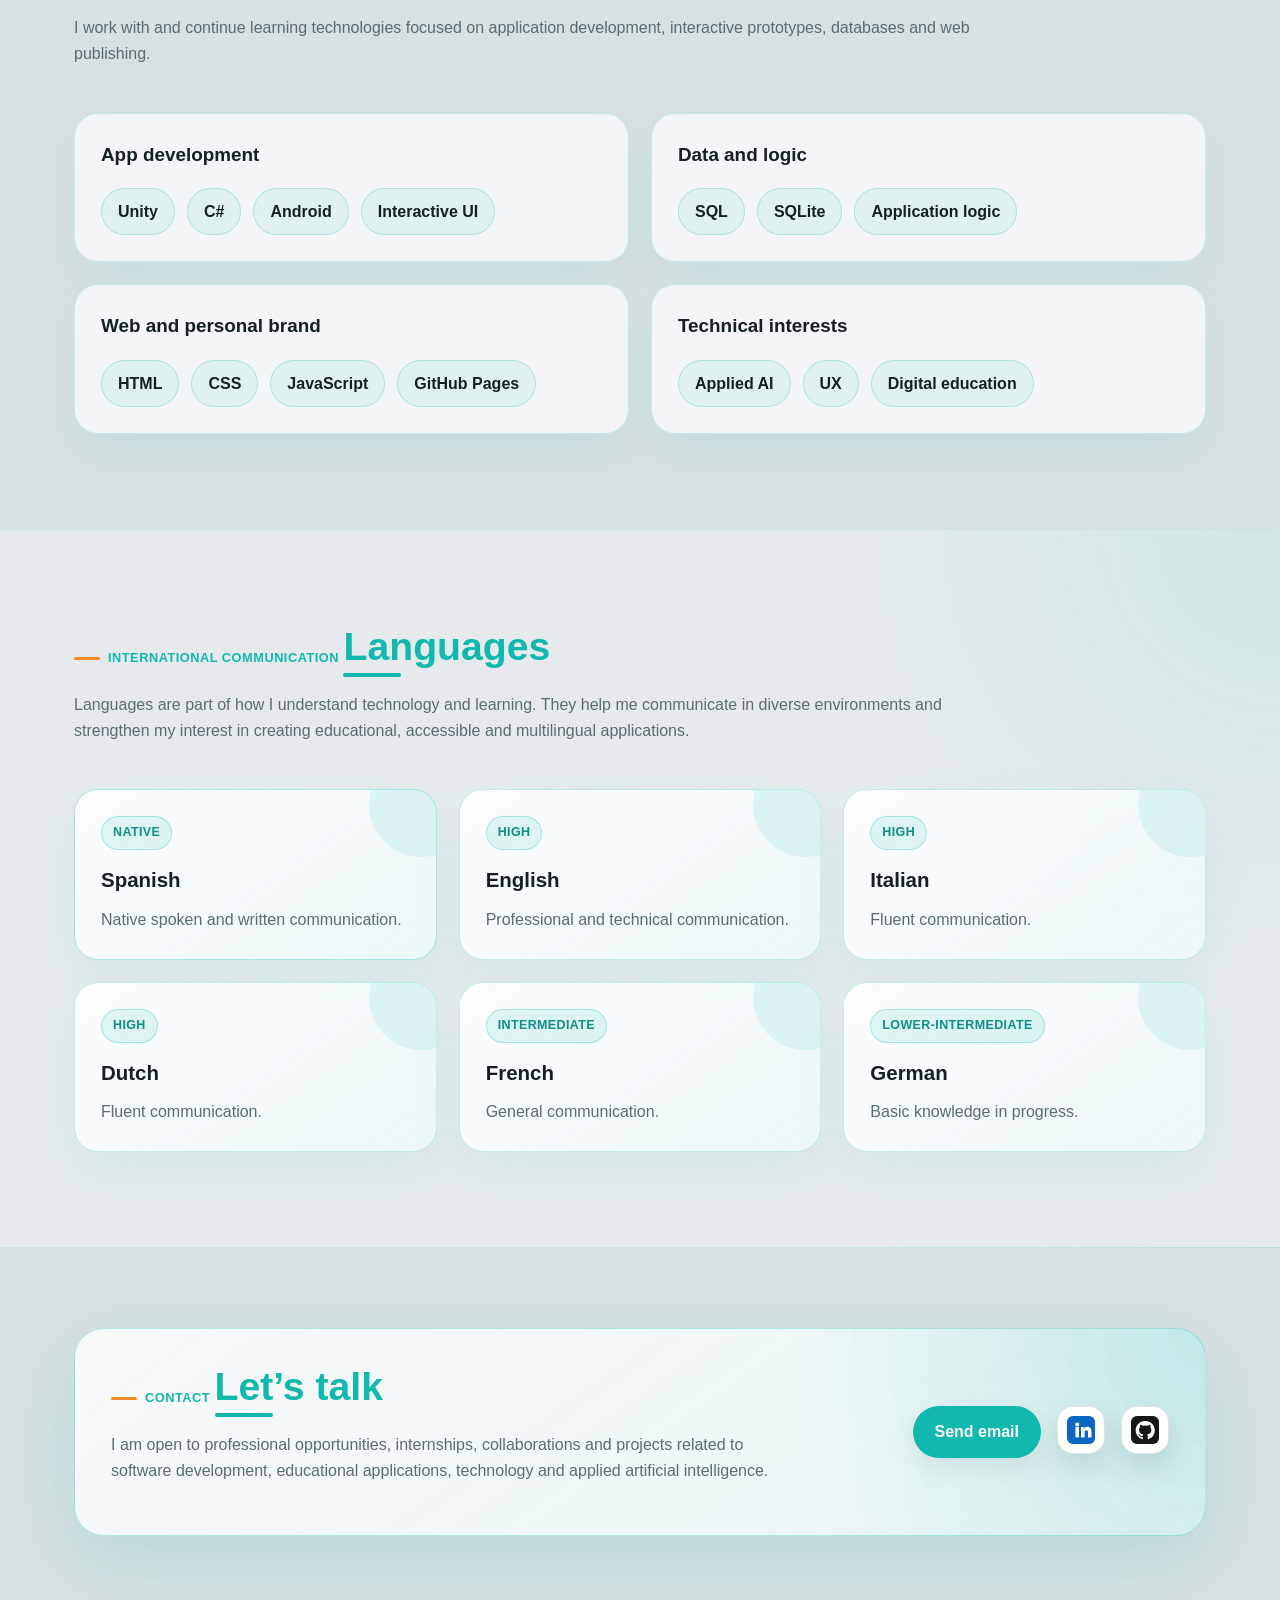
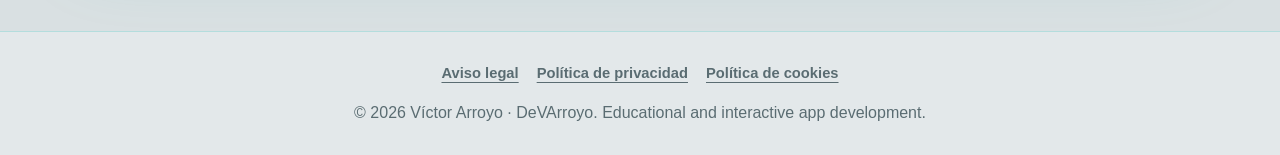
==== commit 09ce2488: "Actualizar identidad visual e iconos de la web" ====
--- a/index.html
+++ b/index.html
@@ -5,32 +5,39 @@
   <meta charset="utf-8"/>
   <meta content="width=device-width, initial-scale=1.0" name="viewport"/>
   <meta content="Professional website of Víctor Arroyo. Cross-platform app development, educational software, Unity, C#, SQL, web technologies, languages and applied artificial intelligence." name="description"/>
+
   <title>Víctor Arroyo | Cross-platform app developer</title>
+
+  <link href="assets/icons/favicon.ico" rel="icon" sizes="any"/>
+  <link href="assets/icons/favicon.png" rel="icon" type="image/png"/>
+  <link href="assets/icons/apple-touch-icon.png" rel="apple-touch-icon"/>
   <link href="styles.css" rel="stylesheet"/>
 </head>
 
 <body>
   <header class="hero">
     <nav aria-label="Main navigation" class="navbar" data-i18n-aria-label="aria.mainNav">
-      <a aria-label="Go to home" class="logo" data-i18n-aria-label="aria.home" href="#inicio">DeVArroyo</a>
+      <a aria-label="Go to home" class="logo logo-link" data-i18n-aria-label="aria.home" href="#inicio">
+        <img src="assets/icons/logo-nav.png" alt="Víctor Arroyo logo" class="nav-logo"/>
+      </a>
 
       <ul class="nav-links">
-        <li><a data-i18n="nav.about" href="#sobre-mi">About me</a></li>
+        <li><a data-i18n="nav.about" href="#sobre-mi">Víctor Arroyo</a></li>
         <li><a data-i18n="nav.value" href="#aportacion">What I offer</a></li>
         <li><a data-i18n="nav.apps" href="#proyectos">Apps</a></li>
-        <li><a data-i18n="nav.tech" href="#tecnologias">Technologies</a></li>
+        <li><a data-i18n="nav.tech" href="#tecnologias">Skills</a></li>
         <li><a data-i18n="nav.languages" href="#idiomas">Languages</a></li>
         <li><a data-i18n="nav.contact" href="#contacto">Contact</a></li>
       </ul>
 
       <div aria-label="Language selector" class="language-switcher">
         <button aria-label="View website in English" class="language-button is-active" data-i18n-aria-label="langButton.enAria" data-i18n-title="langButton.enTitle" data-lang="en" title="English" type="button">
-          <span aria-hidden="true" class="flag">🇬🇧</span>
+          <img src="assets/icons/flag-en.svg" alt="" aria-hidden="true" class="flag-image"/>
           <span class="language-code">EN</span>
         </button>
 
         <button aria-label="Ver la web en español" class="language-button" data-i18n-aria-label="langButton.esAria" data-i18n-title="langButton.esTitle" data-lang="es" title="Español" type="button">
-          <span aria-hidden="true" class="flag">🇪🇸</span>
+          <img src="assets/icons/flag-es.svg" alt="" aria-hidden="true" class="flag-image"/>
           <span class="language-code">ES</span>
         </button>
       </div>
@@ -104,7 +111,7 @@
   <main>
     <section class="section section-soft" id="sobre-mi">
       <div class="section-kicker" data-i18n="about.kicker">Professional profile</div>
-      <h2 data-i18n="nav.about">About me</h2>
+      <h2 data-i18n="about.title">Víctor Arroyo</h2>
 
       <div class="text-grid">
         <p data-i18n="about.p1">
@@ -287,7 +294,7 @@
       <div class="section-heading">
         <div>
           <div class="section-kicker" data-i18n="tech.kicker">Technical stack</div>
-          <h2 data-i18n="nav.tech">Technologies</h2>
+          <h2 data-i18n="tech.skills">Skills</h2>
           <p data-i18n="tech.intro">
             I work with and continue learning technologies focused on application development, interactive prototypes, databases and web publishing.
           </p>
@@ -399,12 +406,12 @@
         <div class="contact-links">
           <a class="btn primary" data-i18n="contact.email" data-i18n-href="contact.emailHref" href="mailto:contacto@devarroyo.com?subject=Contact%20from%20Victor%20Arroyo">Send email</a>
 
-          <a class="btn secondary" href="https://www.linkedin.com/in/victor-arez-dev" rel="noopener noreferrer" target="_blank">
-            LinkedIn
+          <a class="social-icon-link" href="https://www.linkedin.com/in/victor-arez-dev" rel="noopener noreferrer" target="_blank" aria-label="LinkedIn">
+            <img src="assets/icons/linkedin.svg" alt="LinkedIn" class="social-icon"/>
           </a>
 
-          <a class="btn secondary" href="https://github.com/vitoarez" rel="noopener noreferrer" target="_blank">
-            GitHub
+          <a class="social-icon-link" href="https://github.com/vitoarez" rel="noopener noreferrer" target="_blank" aria-label="GitHub">
+            <img src="assets/icons/github.svg" alt="GitHub" class="social-icon"/>
           </a>
         </div>
       </div>
--- a/styles.css
+++ b/styles.css
@@ -1878,4 +1878,63 @@
   .legal-container {
     padding: 28px 22px;
   }
-}+}
+
+/* Brand and icon refinements */
+.logo-link {
+  display: inline-flex;
+  align-items: center;
+  justify-content: center;
+  text-decoration: none;
+}
+
+.nav-logo {
+  width: 52px;
+  height: 52px;
+  object-fit: contain;
+  display: block;
+}
+
+.flag-image {
+  width: 24px;
+  height: 16px;
+  object-fit: cover;
+  border-radius: 3px;
+  box-shadow: 0 0 0 1px rgba(15, 23, 42, 0.12);
+}
+
+.social-icon-link {
+  width: 48px;
+  height: 48px;
+  display: inline-flex;
+  align-items: center;
+  justify-content: center;
+  border-radius: 16px;
+  background: #ffffff;
+  border: 1px solid rgba(15, 23, 42, 0.12);
+  box-shadow: 0 12px 28px rgba(15, 23, 42, 0.12);
+  transition: transform 0.2s ease, box-shadow 0.2s ease;
+}
+
+.social-icon-link:hover {
+  transform: translateY(-3px);
+  box-shadow: 0 18px 36px rgba(15, 23, 42, 0.18);
+}
+
+.social-icon {
+  width: 28px;
+  height: 28px;
+  display: block;
+}
+
+@media (max-width: 720px) {
+  .nav-logo {
+    width: 44px;
+    height: 44px;
+  }
+
+  .social-icon-link {
+    width: 46px;
+    height: 46px;
+  }
+}
